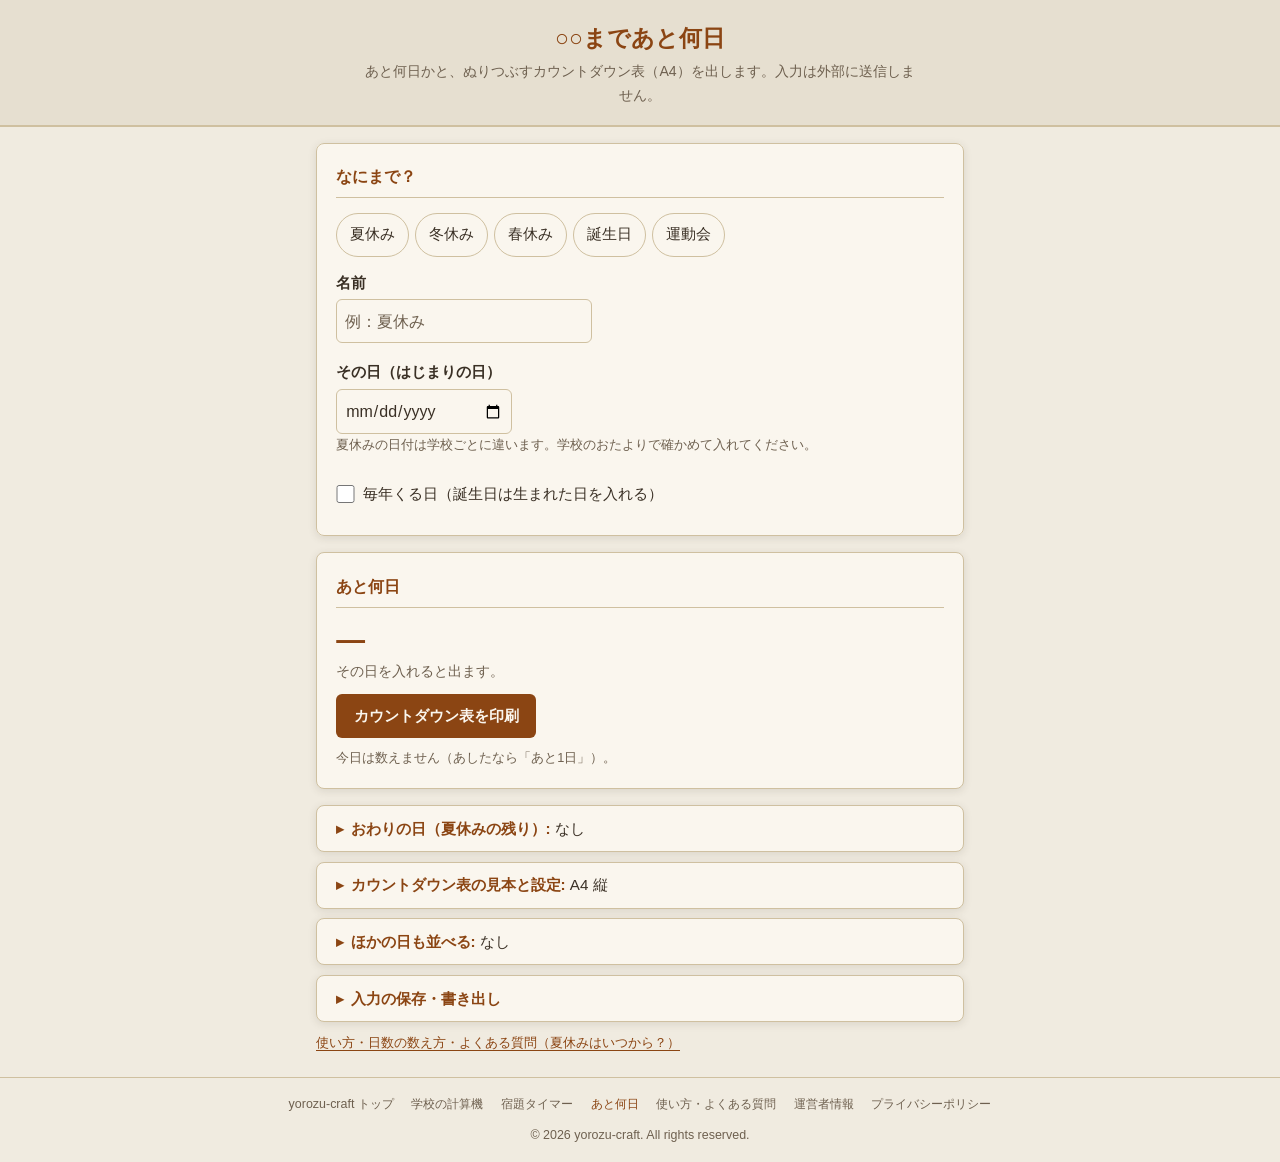
==== atonannichi/index.html @ c53fb2ce "ページに <link rel="manifest">（yorozu-plans ROADMAP 7.41.2 K179、D309 の (a)）: 道具の manifest がある道具はその manif" ====
<!DOCTYPE html>
<html lang="ja">
<head>
  <meta charset="UTF-8">
  <meta name="viewport" content="width=device-width, initial-scale=1.0">
  <title>○○まであと何日（夏休み・誕生日のカウントダウン、印刷できる表つき）｜学校の計算機｜yorozu-craft</title>
  <meta name="description" content="夏休み・冬休み・誕生日まであと何日かを計算し、1日ずつぬりつぶすカウントダウン表をA4で印刷できます。夏休みの残り日数、誕生日は毎年の日で。日付は学校や家の予定に合わせて自分で入れます。登録不要・無料。">
  <meta name="robots" content="index, follow">
  <link rel="canonical" href="https://yorozu-craft.com/gakko-keisan/atonannichi/">

  <meta property="og:title" content="○○まであと何日（夏休み・誕生日のカウントダウン）｜学校の計算機｜yorozu-craft">
  <meta property="og:description" content="夏休み・誕生日まであと何日か。1日ずつぬりつぶすカウントダウン表をA4で印刷。">
  <meta property="og:type" content="website">
  <meta property="og:url" content="https://yorozu-craft.com/gakko-keisan/atonannichi/">
  <meta property="og:site_name" content="yorozu-craft">
  <meta property="og:locale" content="ja_JP">
  <meta property="og:image" content="https://yorozu-craft.com/gakko-keisan/og-image.png">
  <meta property="og:image:width" content="1200">
  <meta property="og:image:height" content="630">
  <meta name="twitter:card" content="summary_large_image">
  <meta name="theme-color" content="#8b4513" media="(prefers-color-scheme: light)">
  <meta name="theme-color" content="#1c1814" media="(prefers-color-scheme: dark)">

  <script type="application/ld+json">
  {
    "@context": "https://schema.org",
    "@type": "WebApplication",
    "name": "○○まであと何日（夏休み・誕生日のカウントダウン）",
    "description": "夏休み・誕生日まであと何日か。1日ずつぬりつぶすカウントダウン表をA4で印刷。",
    "url": "https://yorozu-craft.com/gakko-keisan/atonannichi/",
    "applicationCategory": "EducationalApplication",
    "operatingSystem": "All",
    "offers": { "@type": "Offer", "price": "0", "priceCurrency": "JPY" },
    "inLanguage": "ja"
  }
  </script>

  <!-- Google AdSense: 子どもが見る画面なので所有確認の meta だけ（広告は使い方ページに出す。README の決定 D18 と同じ） -->
  <meta name="google-adsense-account" content="ca-pub-5375267956079717">

  <link rel="icon" href="../favicon.svg" type="image/svg+xml">
  <link rel="manifest" href="/manifest.webmanifest">
  <link rel="apple-touch-icon" href="../apple-touch-icon.png">
  <link rel="stylesheet" href="../style.css">
  <link rel="stylesheet" href="./atonannichi.css">
</head>
<body>

  <header class="app-header">
    <h1>○○まであと何日</h1>
    <p class="subtitle">あと何日かと、ぬりつぶすカウントダウン表（A4）を出します。入力は外部に送信しません。</p>
  </header>

  <main class="app-main">
    <form id="form" autocomplete="off" onsubmit="return false">
      <fieldset class="card req">
        <legend>なにまで？</legend>
        <div class="quick" id="quick" aria-label="名前の例">
          <button type="button" data-name="夏休み">夏休み</button>
          <button type="button" data-name="冬休み">冬休み</button>
          <button type="button" data-name="春休み">春休み</button>
          <button type="button" data-name="誕生日" data-yearly="1">誕生日</button>
          <button type="button" data-name="運動会">運動会</button>
        </div>
        <div class="field">
          <label for="name">名前</label>
          <input type="text" id="name" maxlength="20" placeholder="例：夏休み">
        </div>
        <div class="field">
          <label for="date">その日（はじまりの日）</label>
          <input type="date" id="date" min="1900-01-01" max="2200-12-31">
          <p class="hint">夏休みの日付は学校ごとに違います。学校のおたよりで確かめて入れてください。</p>
        </div>
        <label class="inline"><input type="checkbox" id="yearly"> 毎年くる日（誕生日は生まれた日を入れる）</label>
      </fieldset>

      <section class="card result-card" id="result-card" tabindex="-1" aria-labelledby="h-result">
        <h2 id="h-result">あと何日</h2>
        <div id="result-main" aria-live="polite">
          <p class="result-big" id="r-big">—</p>
          <p class="result-sub" id="r-sub">その日を入れると出ます。</p>
        </div>
        <div class="btn-row">
          <button type="button" class="btn" id="print" disabled>カウントダウン表を印刷</button>
        </div>
        <p class="small" id="print-note">今日は数えません（あしたなら「あと1日」）。</p>
      </section>

      <details class="card opt" id="d-end">
        <summary>おわりの日（夏休みの残り）: <span class="opt-state">なし</span></summary>
        <div class="field">
          <label for="end">おわりの日</label>
          <input type="date" id="end" min="1900-01-01" max="2200-12-31">
          <p class="hint">始まったあとは、今日をふくめた残りの日数を出します。</p>
        </div>
      </details>

      <details class="card opt" id="d-sheet">
        <summary>カウントダウン表の見本と設定: <span class="opt-state">A4 縦</span></summary>
        <div class="preview-wrap" id="preview-wrap"><div class="preview" id="preview"></div></div>
        <p class="small" id="sheet-info"></p>
        <div class="field">
          <label for="from">表のはじまり</label>
          <input type="date" id="from" min="1900-01-01" max="2200-12-31">
          <p class="hint">空なら今日から。366日先まで入ります。</p>
        </div>
        <fieldset class="grades" id="goal-box" hidden>
          <legend>表で数える日</legend>
          <label class="inline"><input type="radio" name="goal" value="start"> はじまりの日まで</label>
          <label class="inline"><input type="radio" name="goal" value="end"> おわりの日まで（残りを数える）</label>
        </fieldset>
        <label class="inline"><input type="checkbox" id="nameLine"> 「なまえ」を書く欄を入れる</label>
        <label class="inline"><input type="checkbox" id="credit"> 下のすみにサイトの名前を入れる</label>
      </details>

      <details class="card opt" id="d-list">
        <summary>ほかの日も並べる: <span class="opt-state">なし</span></summary>
        <p class="small">近い順に並べます。表を印刷したい日は「上に出す」で上に入れます。</p>
        <div class="rows list-rows" id="rows"></div>
        <div class="btn-row"><button type="button" class="btn btn-sub" id="add-row">＋ 日を足す</button></div>
        <ul class="list-out" id="list-out"></ul>
      </details>

      <details class="card opt no-print" id="d-file">
        <summary>入力の保存・書き出し</summary>
        <p class="small">入力内容はこの端末のブラウザ（localStorage、キー <code>gakko-keisan_atonannichi</code>）にだけ保存され、外部には送信されません。書き出し・読み込み・消去はこの画面のボタンから。</p>
        <div class="btn-row">
          <button type="button" class="btn btn-sub" id="export">ファイルに書き出す</button>
          <button type="button" class="btn btn-sub" id="import">ファイルから読み込む</button>
          <button type="button" class="btn btn-sub" data-reset-storage="gakko-keisan_atonannichi">保存した内容をすべて消す（初期状態に戻す）</button>
          <input type="file" id="import-file" accept="application/json,.json" hidden>
        </div>
        <p class="small" id="file-msg" role="status"></p>
      </details>

      <p class="small"><a href="./guide.html">使い方・日数の数え方・よくある質問（夏休みはいつから？）</a></p>
    </form>
  </main>

  <footer class="app-footer">
    <nav class="footer-nav" aria-label="フッターナビゲーション">
      <ul>
        <li><a href="../../">yorozu-craft トップ</a></li>
        <li><a href="../">学校の計算機</a></li>
        <li><a href="../timer/">宿題タイマー</a></li>
        <li><a href="./" aria-current="page">あと何日</a></li>
        <li><a href="./guide.html">使い方・よくある質問</a></li>
        <li><a href="../../about.html">運営者情報</a></li>
        <li><a href="../../privacy-policy.html">プライバシーポリシー</a></li>
      </ul>
    </nav>
    <p>&copy; 2026 yorozu-craft. All rights reserved.</p>
  </footer>

  <!-- 印刷するカウントダウン表（画面では出さない。見本は #preview に縮小して写す） -->
  <div id="sheet" class="sheet-print" aria-hidden="true"></div>

  <script src="../lib/atonannichi.js"></script>
  <script src="../lib/common.js"></script>
  <script src="../lib/screen.js"></script>
  <script src="../reset-storage.js"></script>
  <script src="./app.js"></script>
  <!-- Cloudflare Web Analytics（Cookie を使わないアクセス解析） --><script type='module' src='https://static.cloudflareinsights.com/beacon.min.js' data-cf-beacon='{"token": "b79bf821e1fd4b6683866d493b1de426"}'></script><!-- End Cloudflare Web Analytics -->
</body>
</html>
---- style.css ----
/* ===========================
   学校の計算機（gakko-keisan）— yorozu-craft 共通の和紙風の配色
   色はトークン（--bg / --card / --text / --muted / --accent / --border）だけを使う。
   ダークモードは端末の設定に自動で合わせる（prefers-color-scheme。手動切替は付けない）
   =========================== */
/* yorozu-common:begin v1 — サイト共通の部品とトークン。正本は youheioonuki.github.io の tools/common/yorozu-common.css。
   この begin〜end の間は手で直さない（tools/sync-common.mjs で全ツールに配る。ツール固有の上書きは end の後に書く）。
   出どころ（2026-10-03 確認。yorozu-plans 企画書 59）:
   - デジタル庁デザインシステム https://design.digital.go.jp/dads/ のコンテンツを加工して作成
     （フォーカスの輪・リンクの下線・字の大きさの下限・行間・入力欄のエラー表示）。
     トークンの値は @digital-go-jp/design-tokens 2.0.1（MIT, (c) 2023 デジタル庁）から
   - GOV.UK Frontend 6.5.1（MIT, (c) Crown copyright）の考え方: visually-hidden、エラーの文の前に読み上げ用の語
   - 色は和紙風のまま（値は 2026-09-23 からの共通の値）。Web フォントは読まない（ROADMAP 3.3・D2） */
:root {
  color-scheme: light dark;
  --bg: #f0ebe0;
  --bg-2: #e6dfd0;
  --card: #faf6ee;
  --text: #3a3025;
  --muted: #6e604f;          /* 本文の補足。--bg の上で 5.1:1 */
  --accent: #8b4513;
  --accent-soft: #f3e6d8;
  --border: #cfc0a0;         /* 飾りの線（区切り）だけ。操作できる物の枠には --input-border */
  --input-border: #857561;   /* 入力欄の枠。WCAG 1.4.11 の 3:1（--bg で 3.7:1）。DADS の入力欄は gray-600 の 1px */
  --shadow: rgba(58, 48, 37, 0.12);
  --error: #ce0000;          /* DADS red-900（semantic error-2） */
  --ok: #197a4b;             /* DADS green-800（semantic success-2） */
  --focus: #ffd43d;          /* DADS yellow-300 */
  --focus-ring: #000;        /* DADS: 黒 4px の輪＋黄 2px */
  --font-ui: "Noto Sans JP", "Noto Sans CJK JP", "Hiragino Sans", "Hiragino Kaku Gothic ProN", Meiryo, sans-serif;
  /* 字の大きさ（DADS: 本文と操作は 16px 以上、補足は 14px まで、14px 未満は使わない） */
  --fs-s: 0.875rem;
  --fs-m: 1rem;
  --fs-l: 1.25rem;           /* 見出し（隣の段との比 1.25 以上: impeccable typeset） */
  --fs-xl: 1.625rem;         /* ページの題 */
  --lh-body: 1.7;            /* DADS の本文の行間 170% */
  --lh-tight: 1.4;           /* 見出し */
  /* 余白（4px を基準。DADS の spacing） */
  --sp-1: 0.25rem;
  --sp-2: 0.5rem;
  --sp-3: 0.75rem;
  --sp-4: 1rem;
  --sp-6: 1.5rem;
  --sp-8: 2rem;
  --radius: 8px;
  --tap: 44px;               /* 押せる物の高さの下限（DADS・SCREEN 5 章） */
}
@media (prefers-color-scheme: dark) {
  :root {
    --bg: #1c1814;
    --bg-2: #25201a;
    --card: #2b251e;
    --text: #ece4d6;
    --muted: #b9ab96;
    --accent: #e0a066;
    --accent-soft: #3a2e22;
    --border: #4a3f33;
    --input-border: #8c7d68;
    --shadow: rgba(0, 0, 0, 0.4);
    --error: #ff8a7a;
    --ok: #6fcf97;
    --focus-ring: #ffd43d;   /* 暗い地では黄の輪＋黒の縁 */
    --focus: #000;
  }
}
*, *::before, *::after { box-sizing: border-box; margin: 0; padding: 0; }
[hidden] { display: none !important; }
html { -webkit-text-size-adjust: 100%; text-size-adjust: 100%; }
body { font-family: var(--font-ui); background: var(--bg); color: var(--text); line-height: var(--lh-body); }
/* リンクは色と下線の両方（DADS リンクテキスト）。ホバーで下線を太く */
a { color: var(--accent); text-decoration-thickness: 1px; text-underline-offset: 3px; }
@media (hover: hover) { a:hover { text-decoration-thickness: 3px; } }
/* フォーカスの輪（DADS）。:where で詳しさを 0 にして、ツールの規則で上書きできるようにする */
:where(a, button, input, select, textarea, summary, [tabindex]):focus-visible {
  outline: 4px solid var(--focus-ring); outline-offset: 2px; box-shadow: 0 0 0 2px var(--focus);
}
:where(input, select, textarea, button) { font: inherit; color: inherit; }
/* 入力欄の例（placeholder）も 4.5:1。ブラウザ既定の灰色は和紙の地で 4.3:1 */
:where(input, textarea)::placeholder { color: var(--muted); opacity: 1; }
/* 入力欄の字は 16px 以上（iPhone で拡大されない・DADS） */
:where(input:not([type="checkbox"]):not([type="radio"]):not([type="range"]), select, textarea) { font-size: max(1rem, 16px); }
/* エラー（DADS: 枠を赤に、文の頭に「＊」。GOV.UK: 読み上げには「エラー:」を先に）。
   使い方: <p class="field-error" id="x-err"><span class="visually-hidden">エラー:</span>＊ 0 以上の数を入れてください</p> と aria-describedby */
[aria-invalid="true"] { border-color: var(--error) !important; }
.field-error { color: var(--error); font-weight: 700; margin-top: var(--sp-1); }
/* 画面には出さず、読み上げだけ（GOV.UK govuk-visually-hidden） */
.visually-hidden {
  position: absolute !important; width: 1px !important; height: 1px !important; margin: 0 !important; padding: 0 !important;
  overflow: hidden !important; clip-path: inset(50%) !important; white-space: nowrap !important; border: 0 !important;
}
@media (forced-colors: active) { :where(a, button, input, select, textarea, summary):focus-visible { outline-color: Highlight; } }
/* 読む行の長さ: 1 行 40 字前後まで（REVIEW C9 line-length）。画面の幅いっぱいに伸びる見出し帯の説明文に */
.app-header > p { max-width: 40em; margin-left: auto; margin-right: auto; }
/* 印刷では広告を出さない（SCREEN 4 章。全ツール共通） */
@media print { ins.adsbygoogle, .google-auto-placed, iframe[id^="aswift"], iframe[id^="google_ads"] { display: none !important; } }
/* yorozu-common:end */

:root {
  color-scheme: light dark;
  --bg: #f0ebe0;
  --bg-2: #e6dfd0;
  --card: #faf6ee;
  --text: #3a3025;
  --muted: #6e604f;
  --accent: #8b4513;
  --accent-soft: #f3e6d8;
  --border: #cfc0a0;
  --shadow: rgba(58, 48, 37, 0.12);
}

@media (prefers-color-scheme: dark) {
  :root {
    --bg: #1c1814;
    --bg-2: #25201a;
    --card: #2b251e;
    --text: #ece4d6;
    --muted: #b9ab96;
    --accent: #e0a066;
    --accent-soft: #3a2e22;
    --border: #4a3f33;
    --shadow: rgba(0, 0, 0, 0.4);
  }
}

*, *::before, *::after { box-sizing: border-box; margin: 0; padding: 0; }
[hidden] { display: none !important; }

body {
  /* README「ツールを追加するとき」9: 端末のフォント。Web フォントは読まない */
  font-family: "Noto Sans JP", "Noto Sans CJK JP", "Hiragino Sans", "Hiragino Kaku Gothic ProN", Meiryo, sans-serif;
  background: var(--bg);
  color: var(--text);
  line-height: 1.7;
}

a { color: var(--accent); }

/* ヘッダー */
.app-header {
  text-align: center;
  padding: 1.4rem 1rem 1.1rem;
  background: var(--bg-2);
  border-bottom: 2px solid var(--border);
}
.app-header h1 { font-size: 1.45rem; color: var(--accent); line-height: 1.4; }
.app-header .subtitle { font-size: 0.88rem; color: var(--muted); margin-top: 0.3rem; }

/* レイアウト */
.app-main { max-width: 680px; margin: 0 auto; padding: 1rem; }
.card {
  background: var(--card);
  border: 1px solid var(--border);
  border-radius: 8px;
  padding: 1.2rem;
  margin-bottom: 1rem;
  box-shadow: 0 2px 8px var(--shadow);
}
.card h2 {
  font-size: 1.02rem;
  color: var(--accent);
  border-bottom: 1px solid var(--border);
  padding-bottom: 0.4rem;
  margin-bottom: 0.9rem;
}

/* 入力 */
.field { margin-bottom: 1rem; }
.field label { display: block; font-weight: 600; font-size: 0.95rem; margin-bottom: 0.25rem; }
.field .hint { font-size: 0.8rem; color: var(--muted); margin-bottom: 0.4rem; }
.field input[type="number"], .field input[type="text"], .field select {
  width: 100%;
  max-width: 16rem;
  padding: 0.45rem 0.5rem;
  font-size: 1rem;
  border: 1px solid var(--border);
  border-radius: 6px;
  background: var(--card);
  color: var(--text);
}

.btn {
  display: inline-block;
  padding: 0.5rem 1.1rem;
  border: none;
  border-radius: 6px;
  background: var(--accent);
  color: var(--card);
  font-size: 0.95rem;
  font-weight: 600;
  cursor: pointer;
}
.btn:focus-visible { outline: 2px solid var(--accent); outline-offset: 2px; }

/* 読みもの（guide.html） */
.content h3 { font-size: 0.95rem; margin: 1rem 0 0.3rem; }
.content p, .content li { font-size: 0.9rem; }
.content p + p { margin-top: 0.5rem; }
.content ul, .content ol { padding-left: 1.3rem; margin: 0.3rem 0; }
.faq dt { font-weight: 600; margin-top: 0.9rem; font-size: 0.92rem; }
.faq dt::before { content: 'Q. '; color: var(--accent); }
.faq dd { font-size: 0.88rem; color: var(--muted); padding: 0.2rem 0 0.5rem 1.2rem; border-bottom: 1px solid var(--border); }
.info-list { display: grid; grid-template-columns: max-content 1fr; gap: 0.4rem 1.2rem; font-size: 0.9rem; }
.info-list dt { font-weight: 600; }
.info-list dd { color: var(--muted); }
.small { font-size: 0.8rem; color: var(--muted); margin-top: 0.4rem; }

/* フッター */
.app-footer {
  text-align: center;
  padding: 1rem;
  font-size: 0.78rem;
  color: var(--muted);
  border-top: 1px solid var(--border);
  margin-top: 0.5rem;
}
.footer-nav ul { list-style: none; display: flex; justify-content: center; flex-wrap: wrap; gap: 0.4rem 1.1rem; margin-bottom: 0.6rem; }
.footer-nav a { color: var(--muted); text-decoration: none; }
.footer-nav a:hover, .footer-nav a[aria-current="page"] { color: var(--accent); }

@media (max-width: 480px) {
  .app-header h1 { font-size: 1.2rem; }
}

/* ===========================
   画面の骨組み（yorozu-plans の docs/SCREEN.md。README「ツールを追加するとき」25）
   必須の入力（fieldset.req）→ 結果（.result-card）→ くわしく入れる（details.opt）、上端の固定バー、PC の 2 カラム
   seido-keisan/nenmatsu と gakushu-print の試験（2026-09-24）から取り出したもの
   =========================== */
fieldset.card { min-width: 0; }
.req legend {
  float: left; width: 100%;   /* legend を枠の上に載せず、h2 と同じ見た目で枠の中に置く */
  font-size: 1.02rem; font-weight: 700; color: var(--accent);
  border-bottom: 1px solid var(--border); padding-bottom: 0.4rem; margin-bottom: 0.9rem;
}
.req legend + * { clear: both; }

/* 結果: 大きな数字 1 つ＋ 1 行。内訳は details.rels */
.result-card { scroll-margin-top: 56px; }   /* 固定バー（44px）で見出しが隠れないように */
.result-card:focus { outline: none; }
.result-big { font-size: 1.8rem; font-weight: 700; color: var(--accent); line-height: 1.3; }
.result-sub { font-size: 0.9rem; color: var(--muted); }
details.rels > summary { cursor: pointer; min-height: 44px; padding: 0.55rem 0; list-style: none; color: var(--accent); font-size: 0.92rem; }
details.rels > summary::-webkit-details-marker { display: none; }
details.rels > summary::before { content: '▸'; margin-right: 0.4rem; }
details.rels[open] > summary::before { content: '▾'; }

/* くわしく入れる（1 グループ 1 つの details）。summary の .opt-state に今の状態を出す（screen.js の detailsSummary） */
details.card.opt { padding: 0 1.2rem; margin-bottom: 0.6rem; }
details.card.opt > summary {
  cursor: pointer; display: block; min-height: 44px; padding: 0.6rem 0;
  color: var(--accent); font-weight: 600; font-size: 0.95rem; list-style: none;
}
details.card.opt > summary::-webkit-details-marker { display: none; }
details.card.opt > summary::before { content: '▸'; margin-right: 0.4rem; }
details.card.opt[open] > summary::before { content: '▾'; }
details.card.opt[open] { padding-bottom: 0.9rem; }
details.card.opt[open] > summary { border-bottom: 1px solid var(--border); margin-bottom: 0.9rem; }
details > summary:focus-visible { outline: 2px solid var(--accent); outline-offset: 2px; }
.opt-state { color: var(--text); font-weight: normal; }
.btn-row { display: flex; flex-wrap: wrap; gap: 0.6rem; margin: 0.6rem 0; }   /* ボタンの間隔（SCREEN.md 5 章。4 章の上下 12px 以上は margin で） */
.btn-row .btn { min-height: 44px; }

/* 固定バー（SCREEN.md 0 章の 3・D59）: 上端に 1 行、高さ 44px。下端は AdSense のアンカー広告が使う。
   読み込み時は hidden（screen.js が出し入れする。fixed なのでレイアウトはずれない） */
.fixbar {
  position: fixed; top: 0; left: 0; right: 0; z-index: 50; height: 44px;
  background: var(--card); border-bottom: 2px solid var(--accent); box-shadow: 0 2px 8px var(--shadow);
}
.fixbar a, .fixbar button {
  display: block; width: 100%; max-width: 720px; margin: 0 auto; padding: 0 1rem; height: 42px; line-height: 42px; text-align: center;
  white-space: nowrap; overflow: hidden; text-overflow: ellipsis; font: inherit; font-weight: 700;
  color: var(--accent); background: none; border: none; text-decoration: none; cursor: pointer;
}
.fixbar a:focus-visible, .fixbar button:focus-visible { outline: 2px solid var(--accent); outline-offset: -3px; }

/* PC（900px 以上）の 2 カラム（D63: 制度の計算機だけ）。<main class="app-main layout-2col"> にすると、
   左に入力・右に結果（sticky）。結果が常に見えるので、固定バーに fixbar-narrow も付けて PC では出さない */
@media (min-width: 900px) {
  .fixbar-narrow { display: none !important; }
  .layout-2col { max-width: 1120px; display: grid; grid-template-columns: minmax(0, 1fr) minmax(0, 26rem); column-gap: 1.2rem; align-items: start; }
  .layout-2col > *, .layout-2col > form > * { grid-column: 1; }
  .layout-2col > form { display: contents; }
  .layout-2col .result-card { grid-column: 2; grid-row: 1 / span 30; position: sticky; top: 1rem; max-height: calc(100vh - 2rem); overflow-y: auto; }
}

/* ===========================
   学校の計算機で共通の部品（ハブの一覧・確認日の帯・表・評定のタイル・行を足す入力）
   =========================== */
.badge { text-align: center; font-size: 0.8rem; color: var(--muted); margin-bottom: 0.8rem; }
.badge.is-stale { color: var(--accent); font-weight: 700; }
.calc-list { list-style: none; display: grid; gap: 0.8rem; }
.calc-list a { display: block; text-decoration: none; color: var(--text); border: 1px solid var(--border); border-radius: 8px; padding: 0.9rem 1rem; background: var(--accent-soft); }
.calc-list a:hover, .calc-list a:focus-visible { border-color: var(--accent); }
.calc-list .name { display: block; font-weight: 700; color: var(--accent); font-size: 1.02rem; }
.calc-list .desc { display: block; font-size: 0.86rem; color: var(--muted); margin-top: 0.2rem; }

.steps { width: 100%; border-collapse: collapse; font-size: 0.88rem; }
.steps th, .steps td { border-bottom: 1px solid var(--border); padding: 0.4rem 0.3rem; vertical-align: top; text-align: left; }
.steps td { text-align: right; white-space: nowrap; font-variant-numeric: tabular-nums; }
.steps th { font-weight: 600; }
.steps tr.total th, .steps tr.total td { font-weight: 700; color: var(--accent); }
.steps .rule { display: block; font-size: 0.74rem; color: var(--muted); font-weight: normal; }
.table-wrap { overflow-x: auto; margin: 0.4rem 0; }
.result-card .note:empty { display: none; }
.result-big.is-over { color: var(--text); }

.field .row { display: flex; align-items: center; gap: 0.4rem; flex-wrap: wrap; }
.field .row input[type="number"] { max-width: 9rem; text-align: right; }
.field .unit { font-size: 0.9rem; }
.field.is-missing input, .field.is-missing select { border-color: var(--accent); background: var(--accent-soft); }
label.inline { display: flex; align-items: center; gap: 0.5rem; font-weight: normal; font-size: 0.93rem; min-height: 44px; }
label.inline input { width: 1.15rem; height: 1.15rem; accent-color: var(--accent); flex: none; }
textarea { width: 100%; font: inherit; font-size: 1rem; padding: 0.45rem 0.5rem; border: 1px solid var(--border); border-radius: 6px; background: var(--card); color: var(--text); }
.btn-sub { background: var(--accent-soft); color: var(--accent); border: 1px solid var(--border); }

/* 評定のタイル（教科ごとに 1〜5 を 1 タップで選ぶ）。入れ子の fieldset は選択肢だけなので measure_fold は 1 つと数える */
fieldset.grades { border: none; min-width: 0; margin: 0 0 0.6rem; }
fieldset.grades .hint { font-size: 0.8rem; color: var(--muted); margin-top: 0.2rem; }
fieldset.grades > legend { font-weight: 600; font-size: 0.95rem; margin-bottom: 0.3rem; }
.grade-row { display: flex; align-items: center; gap: 0.5rem; padding: 0.15rem 0; }
.grade-row + .grade-row { border-top: 1px dashed var(--border); }
.grade-row .subj { flex: 0 0 5.2em; font-size: 0.92rem; }
.grade-row .subj small { display: block; font-size: 0.7rem; color: var(--muted); line-height: 1.2; }
.tiles { display: flex; gap: 0.3rem; }
.tiles label { position: relative; }
.tiles input { position: absolute; opacity: 0; width: 1px; height: 1px; }
.tiles span {
  display: inline-flex; align-items: center; justify-content: center; width: 44px; height: 44px;
  border: 1px solid var(--border); border-radius: 6px; background: var(--card); font-weight: 700; font-variant-numeric: tabular-nums; cursor: pointer;
}
.tiles input:checked + span { background: var(--accent); color: var(--card); border-color: var(--accent); }
.tiles input:focus-visible + span { outline: 2px solid var(--accent); outline-offset: 2px; }
.grades.is-missing .grade-row.is-empty .subj { color: var(--accent); font-weight: 700; }
@media (max-width: 360px) { .tiles span { width: 40px; } .grade-row .subj { flex-basis: 4.4em; } }

/* 行を足す入力（科目の一覧） */
.rows { display: grid; gap: 0.5rem; margin: 0.4rem 0; }
.rows .r { display: grid; grid-template-columns: minmax(0, 1.6fr) minmax(0, 1fr) minmax(0, 1fr) 44px; gap: 0.3rem; align-items: end; }
.rows .r label { font-size: 0.72rem; color: var(--muted); display: block; }
.rows .r input { width: 100%; padding: 0.4rem; font-size: 1rem; border: 1px solid var(--border); border-radius: 6px; background: var(--card); color: var(--text); }
.rows .r button { height: 42px; border: 1px solid var(--border); border-radius: 6px; background: var(--card); color: var(--muted); cursor: pointer; }

.content .steps td { white-space: normal; text-align: left; }
.five th, .five td { text-align: center; padding: 0.3rem 0.15rem; }
.five input { width: 4.2em; padding: 0.35rem 0.2rem; font-size: 1rem; text-align: right; border: 1px solid var(--border); border-radius: 6px; background: var(--card); color: var(--text); }
.five td:last-child { font-weight: 700; color: var(--accent); }

@media print {
  .fixbar, .no-print { display: none !important; }
  /* 印刷では折りたたみの中も出す（途中の計算・入れた値を紙に残す） */
  main details::details-content { content-visibility: visible; display: block; }
  main details > summary::before { content: none; }
  .layout-2col { display: block; }
  .layout-2col .result-card { position: static; max-height: none; overflow: visible; }
  /* 広告は印刷に出さない（gakushu-print と同じ） */
  ins.adsbygoogle, .google-auto-placed, iframe[id^="aswift"], iframe[id^="google_ads"] { display: none !important; }
}

/* この道具について（結果の後ろの折りたたみ。使い方ページの要約。AdSense 審査 2026-10-04） */
details.card.opt.about-tool > summary { white-space: normal; }   /* 長い summary を折り返す */
details.about-tool h3 { font-size: 0.95rem; margin: 0.9rem 0 0.3rem; }
details.about-tool p, details.about-tool li { font-size: 0.9rem; line-height: 1.75; }
details.about-tool ul { padding-left: 1.2rem; margin: 0.3rem 0 0.5rem; }
---- atonannichi/atonannichi.css ----
/* ○○まであと何日（atonannichi/）だけの見た目: 名前の例のボタン・一覧・カウントダウン表（A4）と見本 */
.quick { display: flex; flex-wrap: wrap; gap: 0.4rem; margin-bottom: 0.8rem; }
.quick button {
  min-height: 44px; padding: 0 0.8rem; border-radius: 22px; border: 1px solid var(--border);
  background: var(--card); color: var(--text); font: inherit; font-size: 0.92rem; cursor: pointer;
}
.quick button[aria-pressed="true"] { background: var(--accent); color: var(--card); border-color: var(--accent); }
.quick button:focus-visible { outline: 2px solid var(--accent); outline-offset: 2px; }
.field input[type="date"] {
  padding: 0.45rem 0.5rem; font-size: 1rem; border: 1px solid var(--border); border-radius: 6px;
  background: var(--card); color: var(--text); min-height: 44px; min-width: 11rem;
}
.result-big.is-past { color: var(--text); }
.result-big.is-long { font-size: 1.45rem; }

/* ほかの日（行を足す入力） */
.list-rows .r { grid-template-columns: minmax(0, 1.2fr) minmax(0, 1.4fr) auto 44px; }
.list-rows .r input[type="date"] { min-width: 0; padding: 0.35rem 0.2rem; font-size: 0.95rem; }
.list-rows .r .ry { display: flex; flex-direction: column; align-items: center; font-size: 0.72rem; color: var(--muted); }
.list-rows .r .ry input { width: 1.2rem; height: 1.2rem; margin-top: 0.5rem; accent-color: var(--accent); }
.list-out { list-style: none; margin-top: 0.6rem; }
.list-out li { display: flex; align-items: center; gap: 0.6rem; justify-content: space-between; border-bottom: 1px solid var(--border); padding: 0.35rem 0; font-size: 0.92rem; }
.list-out .days { font-weight: 700; color: var(--accent); white-space: nowrap; }
.list-out .when { display: block; font-size: 0.78rem; color: var(--muted); }
.list-out button { min-height: 40px; }

/* ===== カウントダウン表（A4 縦）。画面では #sheet を出さず、#preview に 1 枚目を縮小して写す ===== */
.sheet-print { display: none; }
.page {
  width: 210mm; height: 297mm; padding: 12mm 12mm 10mm; background: #fff; color: #222;
  display: flex; flex-direction: column; font-family: inherit; overflow: hidden;
}
.page + .page { break-before: page; }
.pg-head { display: flex; justify-content: space-between; align-items: flex-end; gap: 6mm; margin-bottom: 4mm; }
.pg-title { font-size: 20pt; font-weight: 700; line-height: 1.25; }
.pg-title .big { font-size: 26pt; }
.pg-date { font-size: 11pt; margin-top: 1mm; }
.pg-how { font-size: 11pt; margin-top: 1mm; }
.pg-name { font-size: 12pt; white-space: nowrap; border-bottom: 0.4mm solid #222; padding: 0 30mm 1mm 0; }
.pg-grid { flex: 1; width: 100%; border-collapse: collapse; table-layout: fixed; }
.pg-grid th { font-size: 11pt; font-weight: 700; padding: 1mm 0; border: 0.3mm solid #555; background: #f2f2f2; }
.pg-grid th.sun { color: #b3261e; }
.pg-grid th.sat { color: #1f5fa8; }
.pg-grid td { border: 0.3mm solid #555; vertical-align: top; padding: 1mm 1.5mm; position: relative; }
.pg-grid td.empty { background: #f7f7f7; }
.pg-grid .md { font-size: 9pt; color: #444; }
.pg-grid .md.first { font-weight: 700; color: #222; }
.pg-grid .left { position: absolute; left: 0; right: 0; bottom: 1.5mm; text-align: center; line-height: 1; }
.pg-grid .left small { display: block; font-size: 8pt; color: #555; margin-bottom: 0.8mm; }
.pg-grid .left b { font-size: 20pt; font-weight: 700; font-variant-numeric: tabular-nums; color: #333; }
.pg-grid td.goal { border: 0.9mm solid #222; }
.pg-grid td.goal .left b { font-size: 16pt; }
.pg-foot { display: flex; justify-content: space-between; font-size: 8.5pt; color: #555; margin-top: 2mm; }

/* 見本: 1 枚目を幅に合わせて縮小（app.js が --s に縮尺を入れる）。ダークモードでも白のまま */
.preview-wrap { width: 100%; max-width: 360px; margin: 0 auto 0.4rem; border: 1px solid var(--border); background: #fff; overflow: hidden; }
.preview { width: 210mm; height: 297mm; transform: scale(var(--s, 0.4)); transform-origin: 0 0; }
.preview .page { box-shadow: none; }

@media print {
  @page { size: A4 portrait; margin: 0; }
  html, body { background: #fff !important; }
  body > :not(#sheet) { display: none !important; }
  .sheet-print { display: block !important; }
  .page { -webkit-print-color-adjust: exact; print-color-adjust: exact; }
}
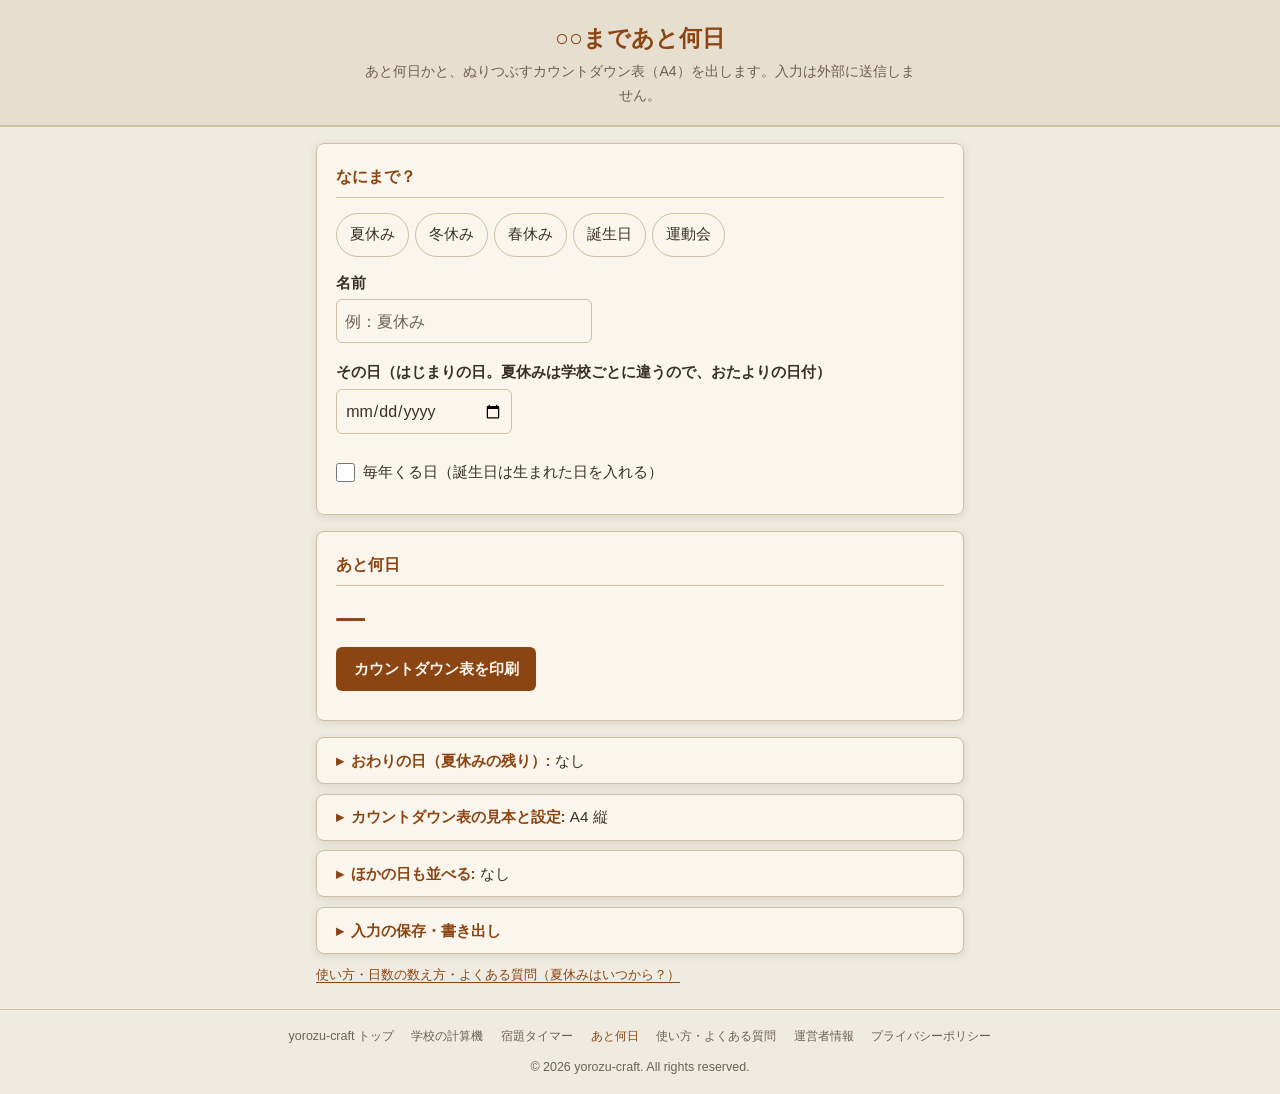
==== commit 9a8efd9b: "段 3 の 5（yorozu-plans 7.68）: あと何日・授業タイマーの画面の文を 0 字に - 夏休みの日付の注意は「その日」の欄の名前に入れた（言い回しの「入れてください」も消える） - " ====
--- a/atonannichi/index.html
+++ b/atonannichi/index.html
@@ -67,9 +67,8 @@
           <input type="text" id="name" maxlength="20" placeholder="例：夏休み">
         </div>
         <div class="field">
-          <label for="date">その日（はじまりの日）</label>
+          <label for="date">その日（はじまりの日。夏休みは学校ごとに違うので、おたよりの日付）</label>
           <input type="date" id="date" min="1900-01-01" max="2200-12-31">
-          <p class="hint">夏休みの日付は学校ごとに違います。学校のおたよりで確かめて入れてください。</p>
         </div>
         <label class="inline"><input type="checkbox" id="yearly"> 毎年くる日（誕生日は生まれた日を入れる）</label>
       </fieldset>
@@ -78,12 +77,12 @@
         <h2 id="h-result">あと何日</h2>
         <div id="result-main" aria-live="polite">
           <p class="result-big" id="r-big">—</p>
-          <p class="result-sub" id="r-sub">その日を入れると出ます。</p>
+          <p class="result-sub" id="r-sub"></p>
         </div>
         <div class="btn-row">
           <button type="button" class="btn" id="print" disabled>カウントダウン表を印刷</button>
         </div>
-        <p class="small" id="print-note">今日は数えません（あしたなら「あと1日」）。</p>
+        <output class="small" id="print-note"></output>
       </section>
 
       <details class="card opt" id="d-end">
--- a/atonannichi/atonannichi.css
+++ b/atonannichi/atonannichi.css
@@ -64,3 +64,6 @@
   .sheet-print { display: block !important; }
   .page { -webkit-print-color-adjust: exact; print-color-adjust: exact; }
 }
+
+/* 印刷の注記（output。段 3 の 5） */
+output#print-note { display: block; }
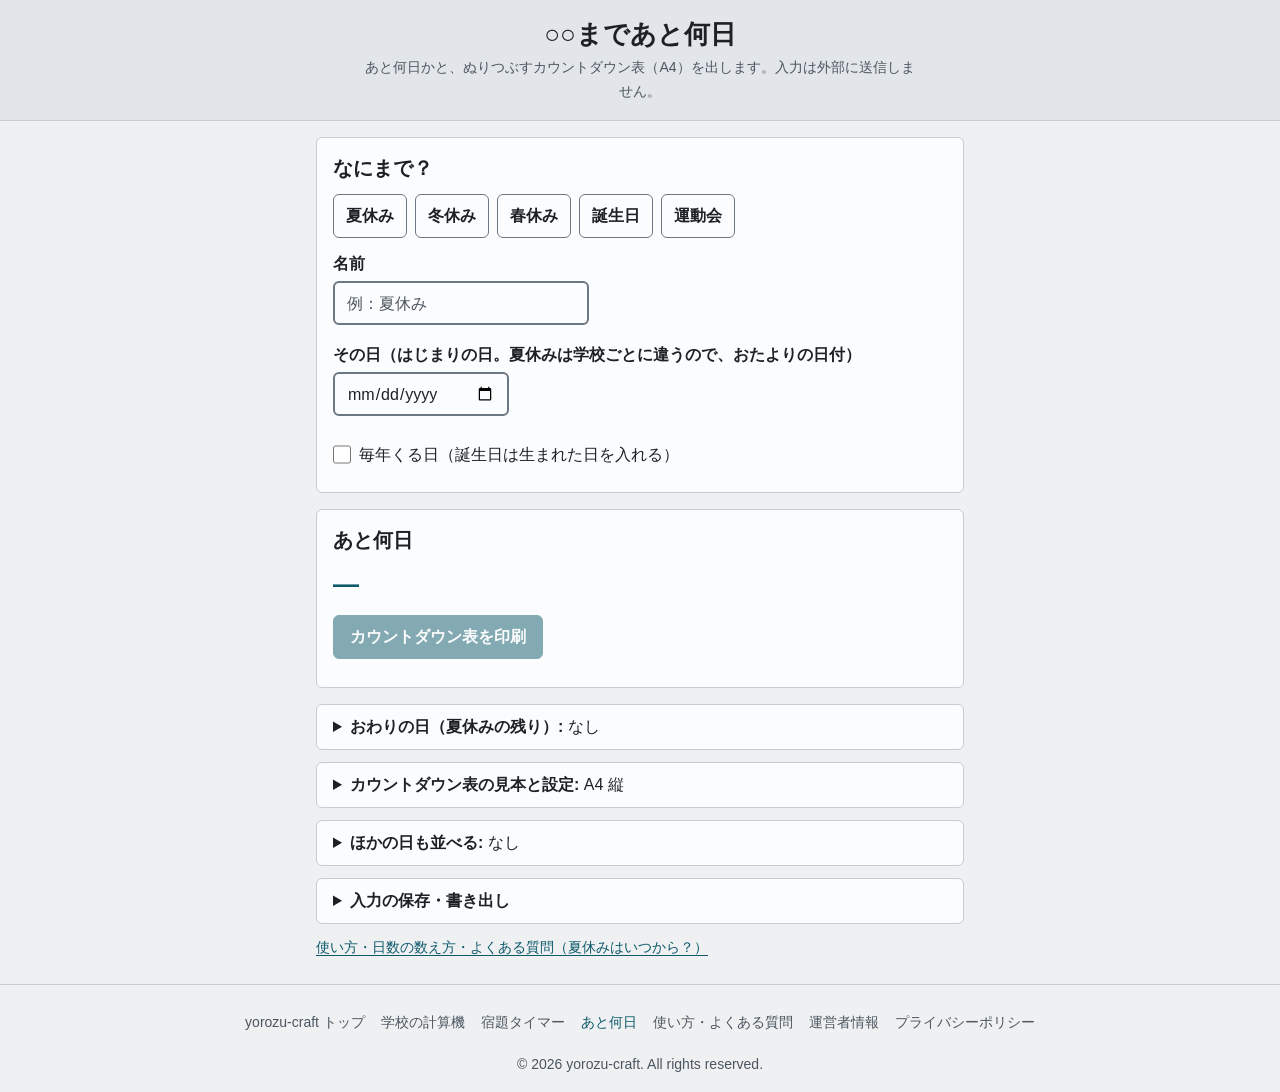
==== commit d9c40755: "K192 段 3 の 2・4: 第 2 世代の見た目 v2 へ載せ替え（計算 3 枚は PC で入力を左・結果を右の 2 列） v1-carry と v1 固有の色・影・角を皮のトークンに。部品は皮の" ====
--- a/atonannichi/index.html
+++ b/atonannichi/index.html
@@ -18,8 +18,8 @@
   <meta property="og:image:width" content="1200">
   <meta property="og:image:height" content="630">
   <meta name="twitter:card" content="summary_large_image">
-  <meta name="theme-color" content="#8b4513" media="(prefers-color-scheme: light)">
-  <meta name="theme-color" content="#1c1814" media="(prefers-color-scheme: dark)">
+  <meta name="theme-color" content="#eef0f2" media="(prefers-color-scheme: light)">
+  <meta name="theme-color" content="#15191d" media="(prefers-color-scheme: dark)">
 
   <script type="application/ld+json">
   {
@@ -56,11 +56,11 @@
       <fieldset class="card req">
         <legend>なにまで？</legend>
         <div class="quick" id="quick" aria-label="名前の例">
-          <button type="button" data-name="夏休み">夏休み</button>
-          <button type="button" data-name="冬休み">冬休み</button>
-          <button type="button" data-name="春休み">春休み</button>
-          <button type="button" data-name="誕生日" data-yearly="1">誕生日</button>
-          <button type="button" data-name="運動会">運動会</button>
+          <button type="button" class="chip" data-name="夏休み">夏休み</button>
+          <button type="button" class="chip" data-name="冬休み">冬休み</button>
+          <button type="button" class="chip" data-name="春休み">春休み</button>
+          <button type="button" class="chip" data-name="誕生日" data-yearly="1">誕生日</button>
+          <button type="button" class="chip" data-name="運動会">運動会</button>
         </div>
         <div class="field">
           <label for="name">名前</label>
@@ -80,7 +80,7 @@
           <p class="result-sub" id="r-sub"></p>
         </div>
         <div class="btn-row">
-          <button type="button" class="btn" id="print" disabled>カウントダウン表を印刷</button>
+          <button type="button" class="btn btn-primary" id="print" disabled>カウントダウン表を印刷</button>
         </div>
         <output class="small" id="print-note"></output>
       </section>
@@ -116,7 +116,7 @@
         <summary>ほかの日も並べる: <span class="opt-state">なし</span></summary>
         <p class="small">近い順に並べます。表を印刷したい日は「上に出す」で上に入れます。</p>
         <div class="rows list-rows" id="rows"></div>
-        <div class="btn-row"><button type="button" class="btn btn-sub" id="add-row">＋ 日を足す</button></div>
+        <div class="btn-row"><button type="button" class="btn" id="add-row">＋ 日を足す</button></div>
         <ul class="list-out" id="list-out"></ul>
       </details>
 
@@ -124,9 +124,9 @@
         <summary>入力の保存・書き出し</summary>
         <p class="small">入力内容はこの端末のブラウザ（localStorage、キー <code>gakko-keisan_atonannichi</code>）にだけ保存され、外部には送信されません。書き出し・読み込み・消去はこの画面のボタンから。</p>
         <div class="btn-row">
-          <button type="button" class="btn btn-sub" id="export">ファイルに書き出す</button>
-          <button type="button" class="btn btn-sub" id="import">ファイルから読み込む</button>
-          <button type="button" class="btn btn-sub" data-reset-storage="gakko-keisan_atonannichi">保存した内容をすべて消す（初期状態に戻す）</button>
+          <button type="button" class="btn" id="export">ファイルに書き出す</button>
+          <button type="button" class="btn" id="import">ファイルから読み込む</button>
+          <button type="button" class="btn" data-reset-storage="gakko-keisan_atonannichi">保存した内容をすべて消す（初期状態に戻す）</button>
           <input type="file" id="import-file" accept="application/json,.json" hidden>
         </div>
         <p class="small" id="file-msg" role="status"></p>
--- a/style.css
+++ b/style.css
@@ -1,363 +1,238 @@
 /* ===========================
-   学校の計算機（gakko-keisan）— yorozu-craft 共通の和紙風の配色
-   色はトークン（--bg / --card / --text / --muted / --accent / --border）だけを使う。
-   ダークモードは端末の設定に自動で合わせる（prefers-color-scheme。手動切替は付けない）
+   学校の計算機（gakko-keisan）の画面
+   色・字・角・余白は、下の begin〜end の共通の皮のトークン（--bg / --card / --text / --muted / --accent / --border など）だけを使う。
+   暗い表示は端末の設定に自動で合わせる（トークンの差し替えは皮が持つ。手動切替は付けない）
    =========================== */
-/* yorozu-common:begin v1 — サイト共通の部品とトークン。正本は youheioonuki.github.io の tools/common/yorozu-common.css。
-   この begin〜end の間は手で直さない（tools/sync-common.mjs で全ツールに配る。ツール固有の上書きは end の後に書く）。
-   出どころ（2026-10-03 確認。yorozu-plans 企画書 59）:
-   - デジタル庁デザインシステム https://design.digital.go.jp/dads/ のコンテンツを加工して作成
-     （フォーカスの輪・リンクの下線・字の大きさの下限・行間・入力欄のエラー表示）。
-     トークンの値は @digital-go-jp/design-tokens 2.0.1（MIT, (c) 2023 デジタル庁）から
-   - GOV.UK Frontend 6.5.1（MIT, (c) Crown copyright）の考え方: visually-hidden、エラーの文の前に読み上げ用の語
-   - 色は和紙風のまま（値は 2026-09-23 からの共通の値）。Web フォントは読まない（ROADMAP 3.3・D2） */
-:root {
-  color-scheme: light dark;
-  --bg: #f0ebe0;
-  --bg-2: #e6dfd0;
-  --card: #faf6ee;
-  --text: #3a3025;
-  --muted: #6e604f;          /* 本文の補足。--bg の上で 5.1:1 */
-  --accent: #8b4513;
-  --accent-soft: #f3e6d8;
-  --border: #cfc0a0;         /* 飾りの線（区切り）だけ。操作できる物の枠には --input-border */
-  --input-border: #857561;   /* 入力欄の枠。WCAG 1.4.11 の 3:1（--bg で 3.7:1）。DADS の入力欄は gray-600 の 1px */
-  --shadow: rgba(58, 48, 37, 0.12);
-  --error: #ce0000;          /* DADS red-900（semantic error-2） */
-  --ok: #197a4b;             /* DADS green-800（semantic success-2） */
-  --focus: #ffd43d;          /* DADS yellow-300 */
-  --focus-ring: #000;        /* DADS: 黒 4px の輪＋黄 2px */
-  --font-ui: "Noto Sans JP", "Noto Sans CJK JP", "Hiragino Sans", "Hiragino Kaku Gothic ProN", Meiryo, sans-serif;
-  /* 字の大きさ（DADS: 本文と操作は 16px 以上、補足は 14px まで、14px 未満は使わない） */
-  --fs-s: 0.875rem;
-  --fs-m: 1rem;
-  --fs-l: 1.25rem;           /* 見出し（隣の段との比 1.25 以上: impeccable typeset） */
-  --fs-xl: 1.625rem;         /* ページの題 */
-  --lh-body: 1.7;            /* DADS の本文の行間 170% */
-  --lh-tight: 1.4;           /* 見出し */
-  /* 余白（4px を基準。DADS の spacing） */
-  --sp-1: 0.25rem;
-  --sp-2: 0.5rem;
-  --sp-3: 0.75rem;
-  --sp-4: 1rem;
-  --sp-6: 1.5rem;
-  --sp-8: 2rem;
-  --radius: 8px;
-  --tap: 44px;               /* 押せる物の高さの下限（DADS・SCREEN 5 章） */
-}
-@media (prefers-color-scheme: dark) {
-  :root {
-    --bg: #1c1814;
-    --bg-2: #25201a;
-    --card: #2b251e;
-    --text: #ece4d6;
-    --muted: #b9ab96;
-    --accent: #e0a066;
-    --accent-soft: #3a2e22;
-    --border: #4a3f33;
-    --input-border: #8c7d68;
-    --shadow: rgba(0, 0, 0, 0.4);
-    --error: #ff8a7a;
-    --ok: #6fcf97;
-    --focus-ring: #ffd43d;   /* 暗い地では黄の輪＋黒の縁 */
-    --focus: #000;
-  }
-}
+/* yorozu-common:begin v2 — サイト共通の土台と皮。正本は youheioonuki.github.io の tools/common/v2/base.css と skin.css（yorozu-plans DESIGN.md）。
+   この begin〜end の間は手で直さない（tools/sync-common.mjs で全ツールに配る。ツール固有の上書きは end の後に書く） */
+/* yorozu-common v2 土台の層（yorozu-plans ROADMAP 7.98 D369、DESIGN.md）。すべてのページ（見せる・遊ぶ・世界を持つページも）に当てる。
+   見た目（色・字・面）は持たない: リセット、押せる高さ、フォーカスの輪、入力の字の大きさ、読み上げの隠し字、動きを減らす設定、印刷で広告を出さない。
+   色の値は各ページか共通の皮（skin.css）が --focus-ring・--focus・--muted・--error を決める。無ければ下の既定
+   出どころ（v1 から引き継ぎ。2026-10-03 確認、yorozu-plans 企画書 59）: デジタル庁デザインシステム https://design.digital.go.jp/dads/ のコンテンツを加工して作成
+   （フォーカスの輪・字の大きさの下限・入力欄のエラー表示。値は @digital-go-jp/design-tokens 2.0.1、MIT, (c) 2023 デジタル庁）。
+   GOV.UK Frontend 6.5.1（MIT, (c) Crown copyright）の考え方: visually-hidden、エラーの文の前に読み上げ用の語 */
+:root { --tap: 44px; --sp-1: 0.25rem; --sp-2: 0.5rem; --sp-3: 0.75rem; --sp-4: 1rem; --sp-6: 1.5rem; --sp-8: 2rem; --fs-s: 0.875rem; --fs-m: 1rem; --fs-l: 1.25rem; --fs-xl: 1.625rem; }
 *, *::before, *::after { box-sizing: border-box; margin: 0; padding: 0; }
 [hidden] { display: none !important; }
 html { -webkit-text-size-adjust: 100%; text-size-adjust: 100%; }
-body { font-family: var(--font-ui); background: var(--bg); color: var(--text); line-height: var(--lh-body); }
-/* リンクは色と下線の両方（DADS リンクテキスト）。ホバーで下線を太く */
-a { color: var(--accent); text-decoration-thickness: 1px; text-underline-offset: 3px; }
-@media (hover: hover) { a:hover { text-decoration-thickness: 3px; } }
-/* フォーカスの輪（DADS）。:where で詳しさを 0 にして、ツールの規則で上書きできるようにする */
 :where(a, button, input, select, textarea, summary, [tabindex]):focus-visible {
-  outline: 4px solid var(--focus-ring); outline-offset: 2px; box-shadow: 0 0 0 2px var(--focus);
-}
+  outline: 4px solid var(--focus-ring, #000); outline-offset: 2px; box-shadow: 0 0 0 2px var(--focus, #ffd43d);
+}
+@media (forced-colors: active) { :where(a, button, input, select, textarea, summary):focus-visible { outline-color: Highlight; } }
 :where(input, select, textarea, button) { font: inherit; color: inherit; }
-/* 入力欄の例（placeholder）も 4.5:1。ブラウザ既定の灰色は和紙の地で 4.3:1 */
-:where(input, textarea)::placeholder { color: var(--muted); opacity: 1; }
-/* 入力欄の字は 16px 以上（iPhone で拡大されない・DADS） */
 :where(input:not([type="checkbox"]):not([type="radio"]):not([type="range"]), select, textarea) { font-size: max(1rem, 16px); }
-/* エラー（DADS: 枠を赤に、文の頭に「＊」。GOV.UK: 読み上げには「エラー:」を先に）。
-   使い方: <p class="field-error" id="x-err"><span class="visually-hidden">エラー:</span>＊ 0 以上の数を入れてください</p> と aria-describedby */
-[aria-invalid="true"] { border-color: var(--error) !important; }
-.field-error { color: var(--error); font-weight: 700; margin-top: var(--sp-1); }
-/* 画面には出さず、読み上げだけ（GOV.UK govuk-visually-hidden） */
+:where(button, summary, [role="button"]) { min-height: var(--tap); }
+[aria-invalid="true"] { border-color: var(--error, #ce0000) !important; }
+.field-error { color: var(--error, #ce0000); font-weight: 700; margin-top: var(--sp-1); }
 .visually-hidden {
   position: absolute !important; width: 1px !important; height: 1px !important; margin: 0 !important; padding: 0 !important;
   overflow: hidden !important; clip-path: inset(50%) !important; white-space: nowrap !important; border: 0 !important;
 }
-@media (forced-colors: active) { :where(a, button, input, select, textarea, summary):focus-visible { outline-color: Highlight; } }
-/* 読む行の長さ: 1 行 40 字前後まで（REVIEW C9 line-length）。画面の幅いっぱいに伸びる見出し帯の説明文に */
-.app-header > p { max-width: 40em; margin-left: auto; margin-right: auto; }
-/* 印刷では広告を出さない（SCREEN 4 章。全ツール共通） */
+@media (prefers-reduced-motion: reduce) { *, *::before, *::after { animation-duration: 0.01ms !important; animation-iteration-count: 1 !important; transition-duration: 0.01ms !important; scroll-behavior: auto !important; } }
 @media print { ins.adsbygoogle, .google-auto-placed, iframe[id^="aswift"], iframe[id^="google_ads"] { display: none !important; } }
+/* yorozu-common v2 共通の皮（B「静かな道具」。yorozu-plans ROADMAP 7.94〜7.99 D364・D366・D369、正典は DESIGN.md）。
+   当てるのは計算・制度・道具・読み物・案内（docs/content-classes.csv の「皮」が「共通」）。base.css の後、ページ自身の CSS の前に読む（ページが上書きできる）。
+   土台だけのページは <html data-skin="base">（CSV の「皮」から機械で付ける）で、この皮はすべて外れる。同じ CSS を共通と土台のページが使っていても出し分けられる。
+   どの規則も :where() で詳細度を上げない（トークンは 0、要素の規則は要素 1 つ分のまま）。影・装飾・2 色以上の強調・端末依存の明朝は使わない */
+:where(html:not([data-skin="base"])) {
+  color-scheme: light dark;
+  --bg: #eef0f2; --bg-2: #e2e6ea; --card: #fbfcfd; --text: #1d2125; --muted: #4c565f;
+  --accent: #0e5a6b; --accent-soft: #dcecef; --on-accent: #ffffff;
+  --border: #c5ccd3; --input-border: #6b7782;
+  --error: #ce0000; --ok: #197a4b; --focus: #ffd43d; --focus-ring: #000;
+  --font-ui: "Noto Sans JP", "Noto Sans CJK JP", "Hiragino Sans", "Hiragino Kaku Gothic ProN", Meiryo, sans-serif;
+  --lh-body: 1.7; --lh-tight: 1.4; --radius: 6px; --line-input: 2px;
+}
+@media (prefers-color-scheme: dark) {
+  :where(html:not([data-skin="base"])) {
+    --bg: #15191d; --bg-2: #1c2227; --card: #1a1f24; --text: #e8ecef; --muted: #a8b3bc;
+    --accent: #6fc3d4; --accent-soft: #14323a; --on-accent: #0b1a1e;
+    --border: #2f373e; --input-border: #7a8792; --error: #ff8a7a; --ok: #6fcf97; --focus: #000; --focus-ring: #ffd43d;
+  }
+}
+:where(html:not([data-skin="base"])) body { font-family: var(--font-ui); background: var(--bg); color: var(--text); line-height: var(--lh-body); font-variant-numeric: tabular-nums; }
+:where(html:not([data-skin="base"])) h1 { font-size: var(--fs-xl); font-weight: 800; line-height: var(--lh-tight); }
+:where(html:not([data-skin="base"])) h2 { font-size: var(--fs-l); font-weight: 800; line-height: var(--lh-tight); }
+:where(html:not([data-skin="base"])) h3 { font-size: var(--fs-m); font-weight: 800; }
+:where(html:not([data-skin="base"])) a { color: var(--accent); text-decoration-thickness: 1px; text-underline-offset: 3px; }
+@media (hover: hover) { :where(html:not([data-skin="base"])) a:hover { text-decoration-thickness: 3px; } }
+:where(html:not([data-skin="base"])) :where(input, textarea)::placeholder { color: var(--muted); opacity: 1; }
+/* 部品: 入力の箱 */
+:where(html:not([data-skin="base"])) :where(input:not([type="checkbox"]):not([type="radio"]):not([type="range"]), select, textarea) { border: var(--line-input) solid var(--input-border); border-radius: var(--radius); background: var(--card); min-height: var(--tap); padding: var(--sp-1) var(--sp-3); }
+:where(html:not([data-skin="base"])) :where(input, select, textarea):focus { border-color: var(--text); }
+/* 部品: ボタン（主は塗り、副は線） */
+:where(html:not([data-skin="base"])) :where(button, .btn) { border: 1px solid var(--input-border); border-radius: var(--radius); background: var(--card); color: var(--text); font-weight: 700; padding: 0 var(--sp-4); cursor: pointer; }
+:where(html:not([data-skin="base"])) :where(button[type="submit"], .btn-primary) { background: var(--accent); border-color: var(--accent); color: var(--on-accent); }
+/* 部品: チップ・面・折りたたみ（開閉の印 ▶ を残すため list-item のまま、高さは上下の余白と土台の min-height で）・結果の数字・注意の帯・固定バー */
+:where(html:not([data-skin="base"])) :where(.chip) { display: inline-flex; align-items: center; min-height: var(--tap); padding: 0 var(--sp-3); border: 1px solid var(--input-border); border-radius: var(--radius); color: var(--text); text-decoration: none; font-weight: 700; }
+:where(html:not([data-skin="base"])) :where(.card) { background: var(--card); border: 1px solid var(--border); border-radius: var(--radius); padding: var(--sp-4); }
+:where(html:not([data-skin="base"])) :where(details) > summary { padding-block: var(--sp-2); cursor: pointer; font-weight: 700; }
+:where(html:not([data-skin="base"])) :where(.result-num, .money, output) { font-size: var(--fs-xl); font-weight: 800; }
+:where(html:not([data-skin="base"])) :where(.notice, [data-keep]) { border-left: 4px solid var(--text); background: var(--bg-2); padding: var(--sp-2) var(--sp-3); }
+:where(html:not([data-skin="base"])) :where(.fixed-bar) { position: sticky; bottom: 0; background: var(--card); border-top: 1px solid var(--border); padding: var(--sp-2) var(--sp-4); }
 /* yorozu-common:end */
-
-:root {
-  color-scheme: light dark;
-  --bg: #f0ebe0;
-  --bg-2: #e6dfd0;
-  --card: #faf6ee;
-  --text: #3a3025;
-  --muted: #6e604f;
-  --accent: #8b4513;
-  --accent-soft: #f3e6d8;
-  --border: #cfc0a0;
-  --shadow: rgba(58, 48, 37, 0.12);
-}
-
-@media (prefers-color-scheme: dark) {
-  :root {
-    --bg: #1c1814;
-    --bg-2: #25201a;
-    --card: #2b251e;
-    --text: #ece4d6;
-    --muted: #b9ab96;
-    --accent: #e0a066;
-    --accent-soft: #3a2e22;
-    --border: #4a3f33;
-    --shadow: rgba(0, 0, 0, 0.4);
-  }
-}
-
-*, *::before, *::after { box-sizing: border-box; margin: 0; padding: 0; }
-[hidden] { display: none !important; }
-
-body {
-  /* README「ツールを追加するとき」9: 端末のフォント。Web フォントは読まない */
-  font-family: "Noto Sans JP", "Noto Sans CJK JP", "Hiragino Sans", "Hiragino Kaku Gothic ProN", Meiryo, sans-serif;
-  background: var(--bg);
-  color: var(--text);
-  line-height: 1.7;
-}
-
-a { color: var(--accent); }
 
 /* ヘッダー */
 .app-header {
   text-align: center;
-  padding: 1.4rem 1rem 1.1rem;
+  padding: var(--sp-4);
   background: var(--bg-2);
-  border-bottom: 2px solid var(--border);
-}
-.app-header h1 { font-size: 1.45rem; color: var(--accent); line-height: 1.4; }
-.app-header .subtitle { font-size: 0.88rem; color: var(--muted); margin-top: 0.3rem; }
+  border-bottom: 1px solid var(--border);
+}
+.app-header .subtitle { font-size: var(--fs-s); color: var(--muted); margin-top: var(--sp-1); }
+.app-header > p { max-width: 40em; margin-left: auto; margin-right: auto; }
 
 /* レイアウト */
-.app-main { max-width: 680px; margin: 0 auto; padding: 1rem; }
-.card {
-  background: var(--card);
-  border: 1px solid var(--border);
-  border-radius: 8px;
-  padding: 1.2rem;
-  margin-bottom: 1rem;
-  box-shadow: 0 2px 8px var(--shadow);
-}
-.card h2 {
-  font-size: 1.02rem;
-  color: var(--accent);
-  border-bottom: 1px solid var(--border);
-  padding-bottom: 0.4rem;
-  margin-bottom: 0.9rem;
-}
-
-/* 入力 */
-.field { margin-bottom: 1rem; }
-.field label { display: block; font-weight: 600; font-size: 0.95rem; margin-bottom: 0.25rem; }
-.field .hint { font-size: 0.8rem; color: var(--muted); margin-bottom: 0.4rem; }
-.field input[type="number"], .field input[type="text"], .field select {
-  width: 100%;
-  max-width: 16rem;
-  padding: 0.45rem 0.5rem;
-  font-size: 1rem;
-  border: 1px solid var(--border);
-  border-radius: 6px;
-  background: var(--card);
-  color: var(--text);
-}
-
-.btn {
-  display: inline-block;
-  padding: 0.5rem 1.1rem;
-  border: none;
-  border-radius: 6px;
-  background: var(--accent);
-  color: var(--card);
-  font-size: 0.95rem;
-  font-weight: 600;
-  cursor: pointer;
-}
-.btn:focus-visible { outline: 2px solid var(--accent); outline-offset: 2px; }
+.app-main { max-width: 680px; margin: 0 auto; padding: var(--sp-4); }
+.card { margin-bottom: var(--sp-4); }
+.card h2 { margin-bottom: var(--sp-3); }
+
+/* 入力（箱の線・角・高さは皮が持つ） */
+.field { margin-bottom: var(--sp-4); }
+.field label { display: block; font-weight: 700; margin-bottom: var(--sp-1); }
+.field .hint { font-size: var(--fs-s); color: var(--muted); margin-bottom: var(--sp-2); }
+.field input[type="number"], .field input[type="text"], .field select { width: 100%; max-width: 16rem; }
+
+/* ボタン（主は .btn-primary、ほかは .btn。色と線は皮が持つ） */
+.btn, .btn-primary { display: inline-flex; align-items: center; justify-content: center; min-height: var(--tap); text-decoration: none; }
+:where(html:not([data-skin="base"])) a.btn-primary { color: var(--on-accent); }
+.btn:disabled, .btn-primary:disabled { opacity: 0.5; cursor: default; }
 
 /* 読みもの（guide.html） */
-.content h3 { font-size: 0.95rem; margin: 1rem 0 0.3rem; }
-.content p, .content li { font-size: 0.9rem; }
-.content p + p { margin-top: 0.5rem; }
-.content ul, .content ol { padding-left: 1.3rem; margin: 0.3rem 0; }
-.faq dt { font-weight: 600; margin-top: 0.9rem; font-size: 0.92rem; }
+.content h3 { margin: var(--sp-4) 0 var(--sp-1); }
+.content p + p { margin-top: var(--sp-2); }
+.content ul, .content ol { padding-left: 1.3rem; margin: var(--sp-1) 0; }
+.faq dt { font-weight: 700; margin-top: var(--sp-4); }
 .faq dt::before { content: 'Q. '; color: var(--accent); }
-.faq dd { font-size: 0.88rem; color: var(--muted); padding: 0.2rem 0 0.5rem 1.2rem; border-bottom: 1px solid var(--border); }
-.info-list { display: grid; grid-template-columns: max-content 1fr; gap: 0.4rem 1.2rem; font-size: 0.9rem; }
-.info-list dt { font-weight: 600; }
+.faq dd { color: var(--muted); padding: var(--sp-1) 0 var(--sp-2) 1.2rem; border-bottom: 1px solid var(--border); }
+.info-list { display: grid; grid-template-columns: max-content 1fr; gap: var(--sp-2) var(--sp-6); }
+.info-list dt { font-weight: 700; }
 .info-list dd { color: var(--muted); }
-.small { font-size: 0.8rem; color: var(--muted); margin-top: 0.4rem; }
+.small { font-size: var(--fs-s); color: var(--muted); margin-top: var(--sp-2); }
 
 /* フッター */
 .app-footer {
   text-align: center;
-  padding: 1rem;
-  font-size: 0.78rem;
+  padding: var(--sp-4);
+  font-size: var(--fs-s);
   color: var(--muted);
   border-top: 1px solid var(--border);
-  margin-top: 0.5rem;
-}
-.footer-nav ul { list-style: none; display: flex; justify-content: center; flex-wrap: wrap; gap: 0.4rem 1.1rem; margin-bottom: 0.6rem; }
-.footer-nav a { color: var(--muted); text-decoration: none; }
+  margin-top: var(--sp-2);
+}
+.footer-nav ul { list-style: none; display: flex; justify-content: center; flex-wrap: wrap; gap: 0 var(--sp-4); margin-bottom: var(--sp-2); }
+.footer-nav a { display: inline-flex; align-items: center; min-height: var(--tap); color: var(--muted); text-decoration: none; }
 .footer-nav a:hover, .footer-nav a[aria-current="page"] { color: var(--accent); }
 
-@media (max-width: 480px) {
-  .app-header h1 { font-size: 1.2rem; }
-}
-
 /* ===========================
-   画面の骨組み（yorozu-plans の docs/SCREEN.md。README「ツールを追加するとき」25）
+   画面の骨組み（yorozu-plans の docs/SCREEN.md）
    必須の入力（fieldset.req）→ 結果（.result-card）→ くわしく入れる（details.opt）、上端の固定バー、PC の 2 カラム
-   seido-keisan/nenmatsu と gakushu-print の試験（2026-09-24）から取り出したもの
    =========================== */
 fieldset.card { min-width: 0; }
 .req legend {
-  float: left; width: 100%;   /* legend を枠の上に載せず、h2 と同じ見た目で枠の中に置く */
-  font-size: 1.02rem; font-weight: 700; color: var(--accent);
-  border-bottom: 1px solid var(--border); padding-bottom: 0.4rem; margin-bottom: 0.9rem;
+  float: left; width: 100%;   /* legend を枠の上に載せず、h2 と同じ並びで枠の中に置く */
+  font-size: var(--fs-l); font-weight: 800; line-height: var(--lh-tight); margin-bottom: var(--sp-3);
 }
 .req legend + * { clear: both; }
 
 /* 結果: 大きな数字 1 つ＋ 1 行。内訳は details.rels */
 .result-card { scroll-margin-top: 56px; }   /* 固定バー（44px）で見出しが隠れないように */
 .result-card:focus { outline: none; }
-.result-big { font-size: 1.8rem; font-weight: 700; color: var(--accent); line-height: 1.3; }
-.result-sub { font-size: 0.9rem; color: var(--muted); }
-details.rels > summary { cursor: pointer; min-height: 44px; padding: 0.55rem 0; list-style: none; color: var(--accent); font-size: 0.92rem; }
-details.rels > summary::-webkit-details-marker { display: none; }
-details.rels > summary::before { content: '▸'; margin-right: 0.4rem; }
-details.rels[open] > summary::before { content: '▾'; }
+.result-big { font-size: var(--fs-xl); font-weight: 800; color: var(--accent); line-height: var(--lh-tight); }
+.result-sub { color: var(--muted); }
 
 /* くわしく入れる（1 グループ 1 つの details）。summary の .opt-state に今の状態を出す（screen.js の detailsSummary） */
-details.card.opt { padding: 0 1.2rem; margin-bottom: 0.6rem; }
-details.card.opt > summary {
-  cursor: pointer; display: block; min-height: 44px; padding: 0.6rem 0;
-  color: var(--accent); font-weight: 600; font-size: 0.95rem; list-style: none;
-}
-details.card.opt > summary::-webkit-details-marker { display: none; }
-details.card.opt > summary::before { content: '▸'; margin-right: 0.4rem; }
-details.card.opt[open] > summary::before { content: '▾'; }
-details.card.opt[open] { padding-bottom: 0.9rem; }
-details.card.opt[open] > summary { border-bottom: 1px solid var(--border); margin-bottom: 0.9rem; }
-details > summary:focus-visible { outline: 2px solid var(--accent); outline-offset: 2px; }
-.opt-state { color: var(--text); font-weight: normal; }
-.btn-row { display: flex; flex-wrap: wrap; gap: 0.6rem; margin: 0.6rem 0; }   /* ボタンの間隔（SCREEN.md 5 章。4 章の上下 12px 以上は margin で） */
-.btn-row .btn { min-height: 44px; }
-
-/* 固定バー（SCREEN.md 0 章の 3・D59）: 上端に 1 行、高さ 44px。下端は AdSense のアンカー広告が使う。
+details.card.opt { padding-block: 0; margin-bottom: var(--sp-3); }
+details.card.opt[open] { padding-bottom: var(--sp-4); }
+details.card.opt[open] > summary { border-bottom: 1px solid var(--border); margin-bottom: var(--sp-4); }
+.opt-state { font-weight: 400; }
+.btn-row { display: flex; flex-wrap: wrap; gap: var(--sp-3); margin: var(--sp-3) 0; }   /* ボタンの間隔（SCREEN.md 5 章。4 章の上下 12px 以上は margin で） */
+
+/* 固定バー（SCREEN.md 0 章の 3・D59、D413）: 上端に 1 行、押せる高さ 44px。下端は AdSense のアンカー広告が使う。
    読み込み時は hidden（screen.js が出し入れする。fixed なのでレイアウトはずれない） */
-.fixbar {
-  position: fixed; top: 0; left: 0; right: 0; z-index: 50; height: 44px;
-  background: var(--card); border-bottom: 2px solid var(--accent); box-shadow: 0 2px 8px var(--shadow);
-}
-.fixbar a, .fixbar button {
-  display: block; width: 100%; max-width: 720px; margin: 0 auto; padding: 0 1rem; height: 42px; line-height: 42px; text-align: center;
-  white-space: nowrap; overflow: hidden; text-overflow: ellipsis; font: inherit; font-weight: 700;
-  color: var(--accent); background: none; border: none; text-decoration: none; cursor: pointer;
-}
-.fixbar a:focus-visible, .fixbar button:focus-visible { outline: 2px solid var(--accent); outline-offset: -3px; }
-
-/* PC（900px 以上）の 2 カラム（D63: 制度の計算機だけ）。<main class="app-main layout-2col"> にすると、
-   左に入力・右に結果（sticky）。結果が常に見えるので、固定バーに fixbar-narrow も付けて PC では出さない */
+.fixed-bar { position: fixed; top: 0; bottom: auto; left: 0; right: 0; z-index: 50; height: calc(var(--tap) + 1px); padding: 0; border-top: 0; border-bottom: 1px solid var(--border); }
+.fixed-bar a {
+  display: block; max-width: 720px; margin: 0 auto; padding: 0 var(--sp-4); height: var(--tap); line-height: var(--tap); text-align: center;
+  white-space: nowrap; overflow: hidden; text-overflow: ellipsis; font-weight: 700; text-decoration: none;
+}
+
+/* PC（900px 以上）の 2 カラム（D371）。<main class="app-main layout-2col"> にすると、左に入力・右に結果（sticky）。
+   結果が常に見えるので、固定バーは PC では出番がない（結果が画面内にあるあいだは screen.js が隠す） */
 @media (min-width: 900px) {
-  .fixbar-narrow { display: none !important; }
-  .layout-2col { max-width: 1120px; display: grid; grid-template-columns: minmax(0, 1fr) minmax(0, 26rem); column-gap: 1.2rem; align-items: start; }
+  .layout-2col { max-width: 1120px; display: grid; grid-template-columns: minmax(0, 1fr) minmax(0, 26rem); column-gap: var(--sp-4); align-items: start; }
   .layout-2col > *, .layout-2col > form > * { grid-column: 1; }
   .layout-2col > form { display: contents; }
-  .layout-2col .result-card { grid-column: 2; grid-row: 1 / span 30; position: sticky; top: 1rem; max-height: calc(100vh - 2rem); overflow-y: auto; }
+  .layout-2col .result-card { grid-column: 2; grid-row: 1 / span 30; position: sticky; top: var(--sp-4); max-height: calc(100vh - 2 * var(--sp-4)); overflow-y: auto; }
 }
 
 /* ===========================
    学校の計算機で共通の部品（ハブの一覧・確認日の帯・表・評定のタイル・行を足す入力）
    =========================== */
-.badge { text-align: center; font-size: 0.8rem; color: var(--muted); margin-bottom: 0.8rem; }
+.badge { text-align: center; font-size: var(--fs-s); color: var(--muted); margin-bottom: var(--sp-3); }
 .badge.is-stale { color: var(--accent); font-weight: 700; }
-.calc-list { list-style: none; display: grid; gap: 0.8rem; }
-.calc-list a { display: block; text-decoration: none; color: var(--text); border: 1px solid var(--border); border-radius: 8px; padding: 0.9rem 1rem; background: var(--accent-soft); }
+.calc-list { list-style: none; display: grid; gap: var(--sp-3); }
+.calc-list a { display: block; text-decoration: none; color: var(--text); border: 1px solid var(--border); border-radius: var(--radius); padding: var(--sp-3) var(--sp-4); background: var(--accent-soft); }
 .calc-list a:hover, .calc-list a:focus-visible { border-color: var(--accent); }
-.calc-list .name { display: block; font-weight: 700; color: var(--accent); font-size: 1.02rem; }
-.calc-list .desc { display: block; font-size: 0.86rem; color: var(--muted); margin-top: 0.2rem; }
-
-.steps { width: 100%; border-collapse: collapse; font-size: 0.88rem; }
-.steps th, .steps td { border-bottom: 1px solid var(--border); padding: 0.4rem 0.3rem; vertical-align: top; text-align: left; }
-.steps td { text-align: right; white-space: nowrap; font-variant-numeric: tabular-nums; }
-.steps th { font-weight: 600; }
-.steps tr.total th, .steps tr.total td { font-weight: 700; color: var(--accent); }
-.steps .rule { display: block; font-size: 0.74rem; color: var(--muted); font-weight: normal; }
-.table-wrap { overflow-x: auto; margin: 0.4rem 0; }
+.calc-list .name { display: block; font-weight: 800; color: var(--accent); }
+.calc-list .desc { display: block; font-size: var(--fs-s); color: var(--muted); margin-top: var(--sp-1); }
+
+.steps { width: 100%; border-collapse: collapse; }
+.steps th, .steps td { border-bottom: 1px solid var(--border); padding: var(--sp-2) var(--sp-1); vertical-align: top; text-align: left; }
+.steps td { text-align: right; white-space: nowrap; }
+.steps th { font-weight: 700; }
+.steps tr.total th, .steps tr.total td { font-weight: 800; color: var(--accent); }
+.steps .rule { display: block; font-size: var(--fs-s); color: var(--muted); font-weight: 400; }
+.table-wrap { overflow-x: auto; margin: var(--sp-2) 0; }
 .result-card .note:empty { display: none; }
 .result-big.is-over { color: var(--text); }
 
-.field .row { display: flex; align-items: center; gap: 0.4rem; flex-wrap: wrap; }
+.field .row { display: flex; align-items: center; gap: var(--sp-2); flex-wrap: wrap; }
 .field .row input[type="number"] { max-width: 9rem; text-align: right; }
-.field .unit { font-size: 0.9rem; }
 .field.is-missing input, .field.is-missing select { border-color: var(--accent); background: var(--accent-soft); }
-label.inline { display: flex; align-items: center; gap: 0.5rem; font-weight: normal; font-size: 0.93rem; min-height: 44px; }
+label.inline { display: flex; align-items: center; gap: var(--sp-2); font-weight: 400; min-height: var(--tap); }
 label.inline input { width: 1.15rem; height: 1.15rem; accent-color: var(--accent); flex: none; }
-textarea { width: 100%; font: inherit; font-size: 1rem; padding: 0.45rem 0.5rem; border: 1px solid var(--border); border-radius: 6px; background: var(--card); color: var(--text); }
-.btn-sub { background: var(--accent-soft); color: var(--accent); border: 1px solid var(--border); }
+textarea { width: 100%; }
 
 /* 評定のタイル（教科ごとに 1〜5 を 1 タップで選ぶ）。入れ子の fieldset は選択肢だけなので measure_fold は 1 つと数える */
-fieldset.grades { border: none; min-width: 0; margin: 0 0 0.6rem; }
-fieldset.grades .hint { font-size: 0.8rem; color: var(--muted); margin-top: 0.2rem; }
-fieldset.grades > legend { font-weight: 600; font-size: 0.95rem; margin-bottom: 0.3rem; }
-.grade-row { display: flex; align-items: center; gap: 0.5rem; padding: 0.15rem 0; }
-.grade-row + .grade-row { border-top: 1px dashed var(--border); }
-.grade-row .subj { flex: 0 0 5.2em; font-size: 0.92rem; }
-.grade-row .subj small { display: block; font-size: 0.7rem; color: var(--muted); line-height: 1.2; }
-.tiles { display: flex; gap: 0.3rem; }
+fieldset.grades { border: none; min-width: 0; margin: 0 0 var(--sp-3); }
+fieldset.grades .hint { font-size: var(--fs-s); color: var(--muted); margin-top: var(--sp-1); }
+fieldset.grades > legend { font-weight: 700; margin-bottom: var(--sp-1); }
+.grade-row { display: flex; align-items: center; gap: var(--sp-2); padding: var(--sp-1) 0; }
+.grade-row + .grade-row { border-top: 1px solid var(--border); }
+.grade-row .subj { flex: 0 0 5.4em; font-size: var(--fs-s); }
+.grade-row .subj small { display: block; font-size: var(--fs-s); color: var(--muted); line-height: var(--lh-tight); }
+.tiles { display: flex; gap: var(--sp-1); }
 .tiles label { position: relative; }
 .tiles input { position: absolute; opacity: 0; width: 1px; height: 1px; }
 .tiles span {
-  display: inline-flex; align-items: center; justify-content: center; width: 44px; height: 44px;
-  border: 1px solid var(--border); border-radius: 6px; background: var(--card); font-weight: 700; font-variant-numeric: tabular-nums; cursor: pointer;
-}
-.tiles input:checked + span { background: var(--accent); color: var(--card); border-color: var(--accent); }
-.tiles input:focus-visible + span { outline: 2px solid var(--accent); outline-offset: 2px; }
+  display: inline-flex; align-items: center; justify-content: center; width: var(--tap); height: var(--tap);
+  border: 1px solid var(--input-border); border-radius: var(--radius); background: var(--card); font-weight: 700; cursor: pointer;
+}
+.tiles input:checked + span { background: var(--accent); color: var(--on-accent); border-color: var(--accent); }
+.tiles input:focus-visible + span { outline: 4px solid var(--focus-ring); outline-offset: 2px; box-shadow: 0 0 0 2px var(--focus); }
 .grades.is-missing .grade-row.is-empty .subj { color: var(--accent); font-weight: 700; }
-@media (max-width: 360px) { .tiles span { width: 40px; } .grade-row .subj { flex-basis: 4.4em; } }
+@media (max-width: 360px) { .grade-row { flex-wrap: wrap; } .grade-row .subj { flex-basis: 100%; } }
 
 /* 行を足す入力（科目の一覧） */
-.rows { display: grid; gap: 0.5rem; margin: 0.4rem 0; }
-.rows .r { display: grid; grid-template-columns: minmax(0, 1.6fr) minmax(0, 1fr) minmax(0, 1fr) 44px; gap: 0.3rem; align-items: end; }
-.rows .r label { font-size: 0.72rem; color: var(--muted); display: block; }
-.rows .r input { width: 100%; padding: 0.4rem; font-size: 1rem; border: 1px solid var(--border); border-radius: 6px; background: var(--card); color: var(--text); }
-.rows .r button { height: 42px; border: 1px solid var(--border); border-radius: 6px; background: var(--card); color: var(--muted); cursor: pointer; }
+.rows { display: grid; gap: var(--sp-2); margin: var(--sp-2) 0; }
+.rows .r { display: grid; grid-template-columns: minmax(0, 1.6fr) minmax(0, 1fr) minmax(0, 1fr) var(--tap); gap: var(--sp-1); align-items: end; }
+.rows .r label { font-size: var(--fs-s); color: var(--muted); display: block; }
+.rows .r input { width: 100%; padding-inline: var(--sp-2); }
+.rows .r button { height: var(--tap); color: var(--muted); }
 
 .content .steps td { white-space: normal; text-align: left; }
-.five th, .five td { text-align: center; padding: 0.3rem 0.15rem; }
-.five input { width: 4.2em; padding: 0.35rem 0.2rem; font-size: 1rem; text-align: right; border: 1px solid var(--border); border-radius: 6px; background: var(--card); color: var(--text); }
-.five td:last-child { font-weight: 700; color: var(--accent); }
+.five th, .five td { text-align: center; padding: var(--sp-1) 0; }
+.five input { width: 4.2em; padding-inline: var(--sp-1); text-align: right; }
+.five td:last-child { font-weight: 800; color: var(--accent); }
 
 @media print {
-  .fixbar, .no-print { display: none !important; }
+  .fixed-bar, .no-print { display: none !important; }
   /* 印刷では折りたたみの中も出す（途中の計算・入れた値を紙に残す） */
   main details::details-content { content-visibility: visible; display: block; }
-  main details > summary::before { content: none; }
   .layout-2col { display: block; }
   .layout-2col .result-card { position: static; max-height: none; overflow: visible; }
-  /* 広告は印刷に出さない（gakushu-print と同じ） */
-  ins.adsbygoogle, .google-auto-placed, iframe[id^="aswift"], iframe[id^="google_ads"] { display: none !important; }
 }
 
 /* この道具について（結果の後ろの折りたたみ。使い方ページの要約。AdSense 審査 2026-10-04） */
 details.card.opt.about-tool > summary { white-space: normal; }   /* 長い summary を折り返す */
-details.about-tool h3 { font-size: 0.95rem; margin: 0.9rem 0 0.3rem; }
-details.about-tool p, details.about-tool li { font-size: 0.9rem; line-height: 1.75; }
-details.about-tool ul { padding-left: 1.2rem; margin: 0.3rem 0 0.5rem; }
+details.about-tool h3 { margin: var(--sp-4) 0 var(--sp-1); }
+details.about-tool ul { padding-left: 1.2rem; margin: var(--sp-1) 0 var(--sp-2); }
--- a/atonannichi/atonannichi.css
+++ b/atonannichi/atonannichi.css
@@ -1,28 +1,19 @@
 /* ○○まであと何日（atonannichi/）だけの見た目: 名前の例のボタン・一覧・カウントダウン表（A4）と見本 */
-.quick { display: flex; flex-wrap: wrap; gap: 0.4rem; margin-bottom: 0.8rem; }
-.quick button {
-  min-height: 44px; padding: 0 0.8rem; border-radius: 22px; border: 1px solid var(--border);
-  background: var(--card); color: var(--text); font: inherit; font-size: 0.92rem; cursor: pointer;
-}
-.quick button[aria-pressed="true"] { background: var(--accent); color: var(--card); border-color: var(--accent); }
-.quick button:focus-visible { outline: 2px solid var(--accent); outline-offset: 2px; }
-.field input[type="date"] {
-  padding: 0.45rem 0.5rem; font-size: 1rem; border: 1px solid var(--border); border-radius: 6px;
-  background: var(--card); color: var(--text); min-height: 44px; min-width: 11rem;
-}
+.quick { display: flex; flex-wrap: wrap; gap: var(--sp-2); margin-bottom: var(--sp-3); }
+.quick .chip[aria-pressed="true"] { background: var(--accent); color: var(--on-accent); border-color: var(--accent); }
+.field input[type="date"] { min-width: 11rem; }
 .result-big.is-past { color: var(--text); }
-.result-big.is-long { font-size: 1.45rem; }
+.result-big.is-long { font-size: var(--fs-l); }
 
 /* ほかの日（行を足す入力） */
 .list-rows .r { grid-template-columns: minmax(0, 1.2fr) minmax(0, 1.4fr) auto 44px; }
-.list-rows .r input[type="date"] { min-width: 0; padding: 0.35rem 0.2rem; font-size: 0.95rem; }
-.list-rows .r .ry { display: flex; flex-direction: column; align-items: center; font-size: 0.72rem; color: var(--muted); }
-.list-rows .r .ry input { width: 1.2rem; height: 1.2rem; margin-top: 0.5rem; accent-color: var(--accent); }
-.list-out { list-style: none; margin-top: 0.6rem; }
-.list-out li { display: flex; align-items: center; gap: 0.6rem; justify-content: space-between; border-bottom: 1px solid var(--border); padding: 0.35rem 0; font-size: 0.92rem; }
+.list-rows .r input[type="date"] { min-width: 0; padding-inline: var(--sp-1); }
+.list-rows .r .ry { display: flex; flex-direction: column; align-items: center; justify-content: center; min-height: var(--tap); font-size: var(--fs-s); color: var(--muted); }
+.list-rows .r .ry input { width: 1.2rem; height: 1.2rem; accent-color: var(--accent); }
+.list-out { list-style: none; margin-top: var(--sp-3); }
+.list-out li { display: flex; align-items: center; gap: var(--sp-3); justify-content: space-between; border-bottom: 1px solid var(--border); padding: var(--sp-1) 0; }
 .list-out .days { font-weight: 700; color: var(--accent); white-space: nowrap; }
-.list-out .when { display: block; font-size: 0.78rem; color: var(--muted); }
-.list-out button { min-height: 40px; }
+.list-out .when { display: block; font-size: var(--fs-s); color: var(--muted); }
 
 /* ===== カウントダウン表（A4 縦）。画面では #sheet を出さず、#preview に 1 枚目を縮小して写す ===== */
 .sheet-print { display: none; }
@@ -53,9 +44,8 @@
 .pg-foot { display: flex; justify-content: space-between; font-size: 8.5pt; color: #555; margin-top: 2mm; }
 
 /* 見本: 1 枚目を幅に合わせて縮小（app.js が --s に縮尺を入れる）。ダークモードでも白のまま */
-.preview-wrap { width: 100%; max-width: 360px; margin: 0 auto 0.4rem; border: 1px solid var(--border); background: #fff; overflow: hidden; }
+.preview-wrap { width: 100%; max-width: 360px; margin: 0 auto var(--sp-2); border: 1px solid var(--border); background: #fff; overflow: hidden; }
 .preview { width: 210mm; height: 297mm; transform: scale(var(--s, 0.4)); transform-origin: 0 0; }
-.preview .page { box-shadow: none; }
 
 @media print {
   @page { size: A4 portrait; margin: 0; }
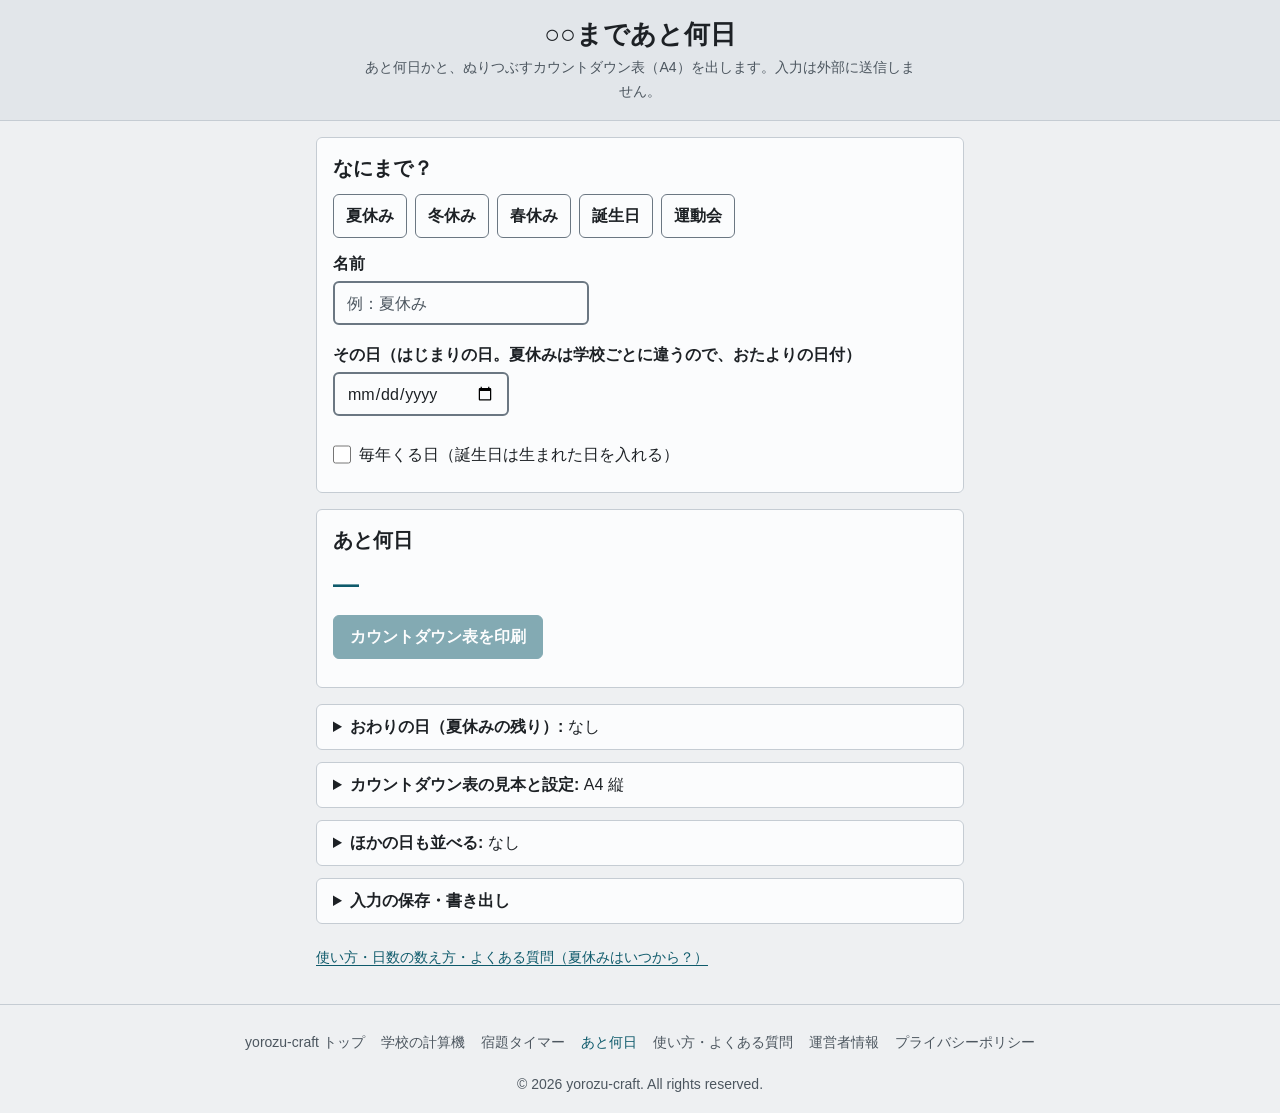
==== commit 3d71416b: "Q-067 続き（yorozu-plans ROADMAP 7.182）: 広告なしの画面と、結果を出す関数が複数ある画面にも window.yzUsed?.() と used.js 対象は種類（計算" ====
--- a/atonannichi/index.html
+++ b/atonannichi/index.html
@@ -154,6 +154,7 @@
   <!-- 印刷するカウントダウン表（画面では出さない。見本は #preview に縮小して写す） -->
   <div id="sheet" class="sheet-print" aria-hidden="true"></div>
 
+  <script src="../used.js"></script>
   <script src="../lib/atonannichi.js"></script>
   <script src="../lib/common.js"></script>
   <script src="../lib/screen.js"></script>
--- a/style.css
+++ b/style.css
@@ -22,6 +22,8 @@
 :where(input, select, textarea, button) { font: inherit; color: inherit; }
 :where(input:not([type="checkbox"]):not([type="radio"]):not([type="range"]), select, textarea) { font-size: max(1rem, 16px); }
 :where(button, summary, [role="button"]) { min-height: var(--tap); }
+/* 1 つだけで置くリンク（nav の並び、使い方から道具へ戻るカード、言語の切り替え、パンくず）も押せる高さに。文中のリンクは対象外（WCAG 2.5.8。K192 の全巡回） */
+:where(nav li > a, p.card > a:only-child, .lang-switch a, .crumb a) { display: inline-flex; align-items: center; min-height: var(--tap); }
 [aria-invalid="true"] { border-color: var(--error, #ce0000) !important; }
 .field-error { color: var(--error, #ce0000); font-weight: 700; margin-top: var(--sp-1); }
 .visually-hidden {
@@ -63,6 +65,9 @@
 /* 部品: ボタン（主は塗り、副は線） */
 :where(html:not([data-skin="base"])) :where(button, .btn) { border: 1px solid var(--input-border); border-radius: var(--radius); background: var(--card); color: var(--text); font-weight: 700; padding: 0 var(--sp-4); cursor: pointer; }
 :where(html:not([data-skin="base"])) :where(button[type="submit"], .btn-primary) { background: var(--accent); border-color: var(--accent); color: var(--on-accent); }
+/* <a> のボタンは a { color } に負けないよう、詳細度を 1 段だけ上げる（D416。主は副の後に書いて勝たせる） */
+:where(html:not([data-skin="base"])) a.btn { color: var(--text); }
+:where(html:not([data-skin="base"])) a.btn-primary { color: var(--on-accent); }
 /* 部品: チップ・面・折りたたみ（開閉の印 ▶ を残すため list-item のまま、高さは上下の余白と土台の min-height で）・結果の数字・注意の帯・固定バー */
 :where(html:not([data-skin="base"])) :where(.chip) { display: inline-flex; align-items: center; min-height: var(--tap); padding: 0 var(--sp-3); border: 1px solid var(--input-border); border-radius: var(--radius); color: var(--text); text-decoration: none; font-weight: 700; }
 :where(html:not([data-skin="base"])) :where(.card) { background: var(--card); border: 1px solid var(--border); border-radius: var(--radius); padding: var(--sp-4); }
@@ -95,7 +100,6 @@
 
 /* ボタン（主は .btn-primary、ほかは .btn。色と線は皮が持つ） */
 .btn, .btn-primary { display: inline-flex; align-items: center; justify-content: center; min-height: var(--tap); text-decoration: none; }
-:where(html:not([data-skin="base"])) a.btn-primary { color: var(--on-accent); }
 .btn:disabled, .btn-primary:disabled { opacity: 0.5; cursor: default; }
 
 /* 読みもの（guide.html） */
@@ -105,9 +109,6 @@
 .faq dt { font-weight: 700; margin-top: var(--sp-4); }
 .faq dt::before { content: 'Q. '; color: var(--accent); }
 .faq dd { color: var(--muted); padding: var(--sp-1) 0 var(--sp-2) 1.2rem; border-bottom: 1px solid var(--border); }
-.info-list { display: grid; grid-template-columns: max-content 1fr; gap: var(--sp-2) var(--sp-6); }
-.info-list dt { font-weight: 700; }
-.info-list dd { color: var(--muted); }
 .small { font-size: var(--fs-s); color: var(--muted); margin-top: var(--sp-2); }
 
 /* フッター */
@@ -236,3 +237,6 @@
 details.card.opt.about-tool > summary { white-space: normal; }   /* 長い summary を折り返す */
 details.about-tool h3 { margin: var(--sp-4) 0 var(--sp-1); }
 details.about-tool ul { padding-left: 1.2rem; margin: var(--sp-1) 0 var(--sp-2); }
+
+/* 1 行に 1 つのリンク（使い方への行・案内のカード・出典の一覧）も押せる高さに（DESIGN の 44px。K192 段 3 の 4 の検収） */
+:where(html:not([data-skin="base"])) :where(p, li) > a:only-child { display: inline-flex; align-items: center; min-height: var(--tap); }
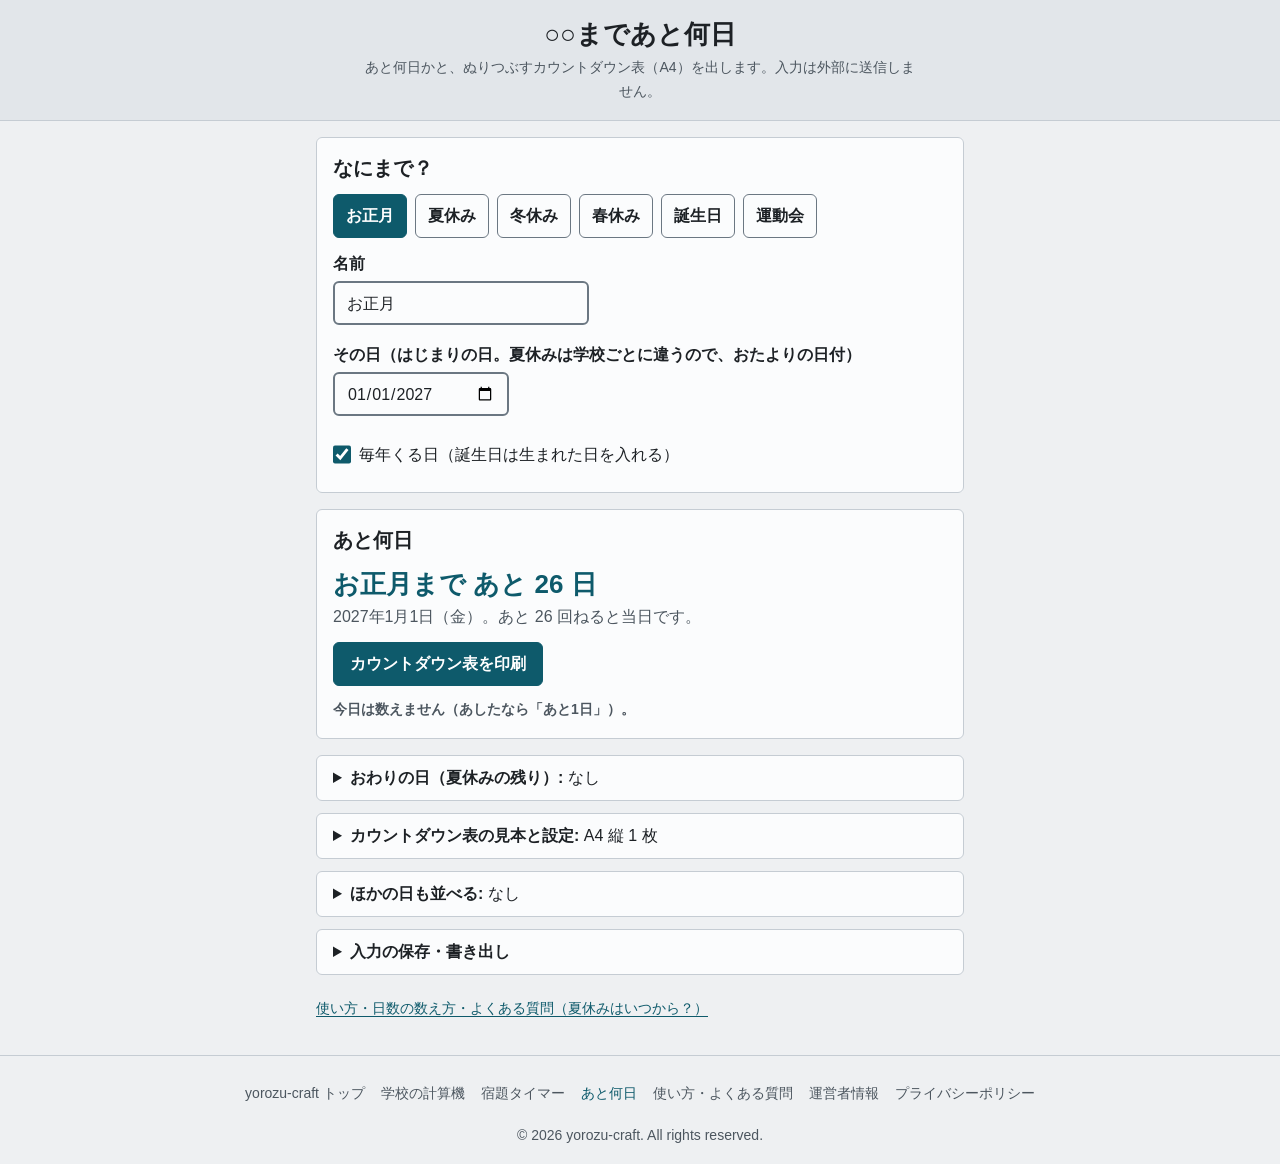
==== commit ebeebfe3: "Q-434: あと何日は保存が空ならお正月（次の 1 月 1 日）で開く。偏差値の目盛りの字を輪がかからない所まで下げる - lib/atonannichi.js に defaultMain（お正月・" ====
--- a/atonannichi/index.html
+++ b/atonannichi/index.html
@@ -25,7 +25,7 @@
   {
     "@context": "https://schema.org",
     "@type": "WebApplication",
-    "name": "○○まであと何日（夏休み・誕生日のカウントダウン）",
+    "name": "○○まであと何日",
     "description": "夏休み・誕生日まであと何日か。1日ずつぬりつぶすカウントダウン表をA4で印刷。",
     "url": "https://yorozu-craft.com/gakko-keisan/atonannichi/",
     "applicationCategory": "EducationalApplication",
@@ -56,6 +56,7 @@
       <fieldset class="card req">
         <legend>なにまで？</legend>
         <div class="quick" id="quick" aria-label="名前の例">
+          <button type="button" class="chip" data-name="お正月" data-yearly="1">お正月</button>
           <button type="button" class="chip" data-name="夏休み">夏休み</button>
           <button type="button" class="chip" data-name="冬休み">冬休み</button>
           <button type="button" class="chip" data-name="春休み">春休み</button>
--- a/style.css
+++ b/style.css
@@ -176,6 +176,29 @@
 .calc-list .name { display: block; font-weight: 800; color: var(--accent); }
 .calc-list .desc { display: block; font-size: var(--fs-s); color: var(--muted); margin-top: var(--sp-1); }
 
+/* 偏差値の結果の下の山の図（hensachi）。印は縦の線と形（丸・端は三角）で、色だけにしない */
+.bell { position: relative; margin: var(--sp-2) 0; }
+.bell svg { width: 100%; height: auto; display: block; margin: 0; }
+.bell .bell-line { fill: none; stroke: var(--text); stroke-width: 3; }
+.bell .bell-area { fill: var(--accent); fill-opacity: 0.22; }
+.bell .bell-axis, .bell .bell-tick { stroke: var(--muted); stroke-width: 2; }
+.bell .bell-num { fill: var(--muted); font-size: 22px; }
+.bell .bell-you { stroke: var(--accent); stroke-width: 4; }
+.bell .bell-dot { fill: var(--accent); stroke: var(--card); stroke-width: 3; }
+/* 山の図の印（Q-428）: 図の丸・三角の上に重ねる透明のボタン。当たりは 44px。左右に引く・← → で自分の点数が変わる */
+.bell .bell-mark {
+  position: absolute; width: var(--tap); height: var(--tap); min-height: var(--tap); padding: 0; margin: 0;
+  transform: translate(-50%, -50%); background: none; border: 2px solid transparent; border-radius: 50%;
+  touch-action: none; cursor: ew-resize;
+}
+.bell .bell-mark:hover, .bell .bell-mark:active { border-color: var(--accent); }
+@media print { .bell .bell-mark { display: none; } }
+/* 出席の結果の下の升目（shusseki）。升は授業 1 回。柄で分ける（べた・斜めの線・ふちだけ・×）。色だけにしない */
+.masu svg { display: block; width: 100%; max-width: 176px; height: auto; margin: var(--sp-2) 0; }
+.masu .m-box { fill: none; stroke: var(--text); stroke-width: 1.5; }
+.masu .m-absent { fill: var(--text); stroke: var(--text); stroke-width: 1.5; }
+.masu .m-line { stroke: var(--text); stroke-width: 1.5; }
+.masu .btn-row .btn { min-height: var(--tap); }
 .steps { width: 100%; border-collapse: collapse; }
 .steps th, .steps td { border-bottom: 1px solid var(--border); padding: var(--sp-2) var(--sp-1); vertical-align: top; text-align: left; }
 .steps td { text-align: right; white-space: nowrap; }
--- a/atonannichi/atonannichi.css
+++ b/atonannichi/atonannichi.css
@@ -50,7 +50,8 @@
 @media print {
   @page { size: A4 portrait; margin: 0; }
   html, body { background: #fff !important; }
-  body > :not(#sheet) { display: none !important; }
+  /* 表があるときだけ、紙を表にする。日付が無く表が作れないときは画面のまま刷る（白紙にしない。Q-434） */
+  body:has(#sheet .page) > :not(#sheet) { display: none !important; }
   .sheet-print { display: block !important; }
   .page { -webkit-print-color-adjust: exact; print-color-adjust: exact; }
 }
